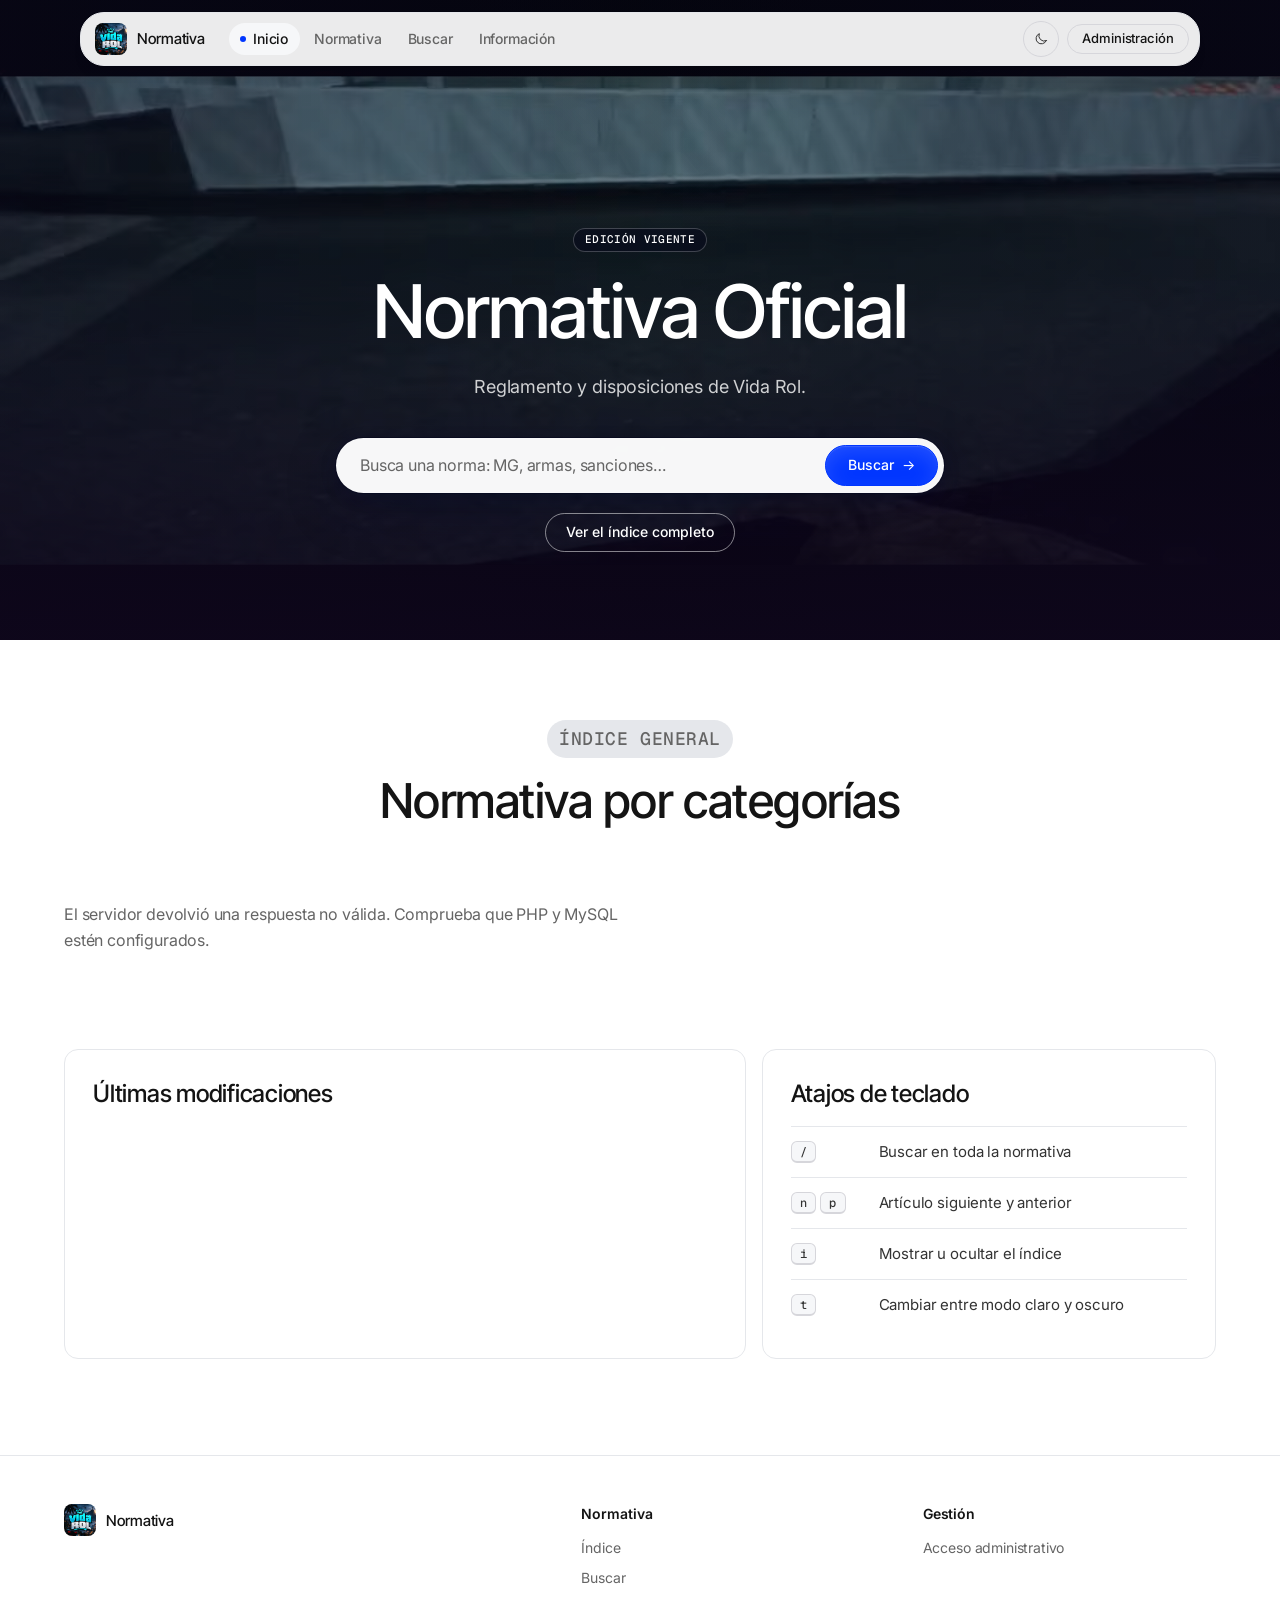
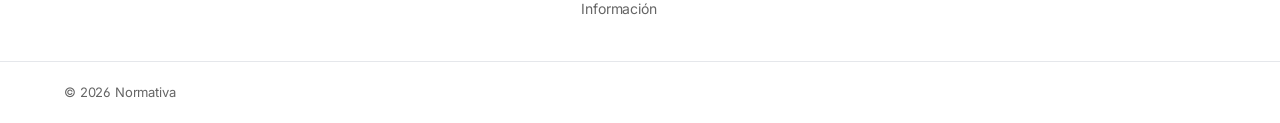
==== index.html @ e9b994ed "Initial version" ====
<!DOCTYPE html>
<html lang="es" data-theme="light">
<head>
<meta charset="utf-8">
<meta name="viewport" content="width=device-width, initial-scale=1">
<title>Normativa Oficial Vida Rol</title>
<meta name="description" content="Reglamento y disposiciones de Vida Rol: normas generales, roleplay, conductas sancionables y más.">
<meta property="og:type" content="website">
<meta property="og:title" content="Normativa Oficial Vida Rol">
<meta property="og:description" content="Reglamento y disposiciones de Vida Rol: normas generales, roleplay, conductas sancionables y más.">
<meta property="og:locale" content="es_ES">
<meta name="theme-color" content="#ffffff">
<link rel="icon" href="assets/img/logo-vr.gif" type="image/gif">
<link rel="preconnect" href="https://fonts.googleapis.com">
<link rel="preconnect" href="https://fonts.gstatic.com" crossorigin>
<link rel="stylesheet" href="https://fonts.googleapis.com/css2?family=Geist+Mono:wght@400;500&amp;family=Inter+Tight:wght@400;500&amp;family=Inter:wght@400;500;600;700&amp;display=swap">
<link rel="stylesheet" href="assets/css/main.css">
<link rel="stylesheet" href="assets/css/normativa.css">
<script src="assets/js/theme.js"></script>
</head>
<body>
<a class="skip" href="#content">Saltar al contenido</a>
<header class="masthead" data-masthead data-active="inicio"></header>

<main id="content">
  <section class="hero">
    <video class="hero-video" autoplay muted loop playsinline preload="auto" aria-hidden="true" tabindex="-1">
      <source src="assets/video/fondo.mp4" type="video/mp4">
    </video>
    <div class="hero-video-shade" aria-hidden="true"></div>

    <div class="wrap">
      <p class="eyebrow" id="edition">Edición vigente</p>
      <h1>Normativa Oficial</h1>
      <p class="sub" data-tagline>Reglamento y disposiciones de Vida Rol.</p>

      <form class="hero-search" role="search" action="buscar.html">
        <label class="sr-only" for="hero-q">Buscar normativa</label>
        <input id="hero-q" type="search" name="q" placeholder="Busca una norma: MG, armas, sanciones…" autocomplete="off">
        <button class="btn btn-primary btn-arrow" type="submit">Buscar</button>
      </form>

      <div class="hero-links">
        <a class="btn btn-light" href="normativa.html">Ver el índice completo</a>
      </div>

      <ul class="stat-row" id="hero-stats" hidden></ul>
    </div>
  </section>

  <section class="wrap section" aria-labelledby="idx-h">
    <header class="section-head">
      <p class="eyebrow">Índice general</p>
      <h2 id="idx-h">Normativa por categorías</h2>
    </header>
    <ol class="cat-grid" id="home-index"><li class="loading">Cargando…</li></ol>

    <div class="panel-grid">
      <section class="panel" aria-labelledby="recent-h">
        <h2 id="recent-h">Últimas modificaciones</h2>
        <ul class="ledger" id="home-recent"></ul>
      </section>
      <section class="panel" aria-labelledby="keys-h">
        <h2 id="keys-h">Atajos de teclado</h2>
        <ul class="tips">
          <li><span class="keys"><kbd>/</kbd></span>Buscar en toda la normativa</li>
          <li><span class="keys"><kbd>n</kbd><kbd>p</kbd></span>Artículo siguiente y anterior</li>
          <li><span class="keys"><kbd>i</kbd></span>Mostrar u ocultar el índice</li>
          <li><span class="keys"><kbd>t</kbd></span>Cambiar entre modo claro y oscuro</li>
        </ul>
      </section>
    </div>
  </section>
</main>

<footer class="footer" data-footer></footer>
<script src="assets/js/app.js"></script>
<script src="assets/js/home.js"></script>
</body>
</html>
---- assets/css/main.css ----
/* ==========================================================================
   Base del sistema visual: tokens, tipografía y componentes comunes.
   La identidad se define solo en las variables de :root.
   ========================================================================== */

:root {
  /* Paleta base */
  --c-iris: #0036ff;
  --c-cyan: #0093ff;
  --c-void: #05061b;
  --c-cosmic: #0f071d;
  --c-ink: #141414;
  --c-white: #ffffff;
  --c-line: #e5e7eb;
  --c-quiet: #c2c2c9;
  --c-mist: #d6d6db;
  --c-steel: #656565;
  --c-lavender: #e1ecff;
  --c-mint: #e6fff7;
  --c-charcoal: #333333;

  /* Tipografía */
  --font-display: "Aeonik Pro", "Inter Tight", "Inter", ui-sans-serif, system-ui, -apple-system, "Segoe UI", Roboto, sans-serif;
  --font-ui: "Inter", ui-sans-serif, system-ui, -apple-system, BlinkMacSystemFont, "Segoe UI", Roboto, sans-serif;
  --font-mono: "Geist Mono", ui-monospace, SFMono-Regular, Menlo, Monaco, Consolas, monospace;

  /* Forma y espacio */
  --r-input: 6px;
  --r-card: 14px;
  --r-card-lg: 20px;
  --r-hero: 24px;
  --r-block: 32px;
  --r-pill: 999px;
  --page: 1200px;
  --gutter: clamp(1rem, 3vw, 1.5rem);
  --nav-space: 6.5rem;
  --ease: cubic-bezier(.2, .7, .2, 1);

  /* Elevación (casi imperceptible) */
  --shadow-float: rgba(0, 0, 0, .06) 0 12px 12px -3px, rgba(0, 0, 0, .04) 0 6px 6px -3px, rgba(0, 0, 0, .02) 0 3px 3px -1.5px, rgba(0, 0, 0, .03) 0 1px 1px -.5px, rgba(0, 0, 0, .06) 0 0 0 1px;
  --shadow-pop: rgba(0, 0, 0, .08) 0 12px 24px -3px, rgba(0, 0, 0, .04) 0 6px 6px -3px, rgba(0, 0, 0, .06) 0 0 0 1px;
  --sheen: inset 0 1px 2px -.5px rgba(255, 255, 255, .12), inset 0 .5px .5px 0 rgba(255, 255, 255, .16), inset 0 8px 24px -4px rgba(255, 255, 255, .16);
}

/* Claro (predeterminado) */
:root,
:root[data-theme="light"] {
  color-scheme: light;
  --bg: var(--c-white);
  --surface: var(--c-white);
  --wash: #f6f7f9;
  --ink: var(--c-ink);
  --ink-2: var(--c-charcoal);
  --muted: var(--c-steel);
  --line: var(--c-line);
  --line-strong: var(--c-mist);
  --accent: var(--c-iris);
  --accent-ink: #ffffff;
  --link: #0069cc;
  --tint: var(--c-lavender);
  --tint-ink: var(--c-ink);
  --info-soft: rgba(0, 147, 255, .12);
  --info-ink: #00559e;
  --mark: rgba(0, 147, 255, .2);
  --danger: #b42318;
  --nav-bg: rgba(255, 255, 255, .92);
  --code-bg: var(--c-void);
}

/* Oscuro (alternativo, a partir de las superficies del sistema) */
:root[data-theme="dark"] {
  color-scheme: dark;
  --bg: var(--c-cosmic);
  --surface: var(--c-void);
  --wash: #17132b;
  --ink: #f3f3f7;
  --ink-2: #d2d2dc;
  --muted: #a1a1b3;
  --line: rgba(255, 255, 255, .1);
  --line-strong: rgba(255, 255, 255, .22);
  --accent: var(--c-iris);
  --accent-ink: #ffffff;
  --link: #4db3ff;
  --tint: rgba(0, 54, 255, .26);
  --tint-ink: #ffffff;
  --info-soft: rgba(0, 147, 255, .18);
  --info-ink: #7cc6ff;
  --mark: rgba(0, 147, 255, .35);
  --danger: #ff8a7a;
  --nav-bg: rgba(5, 6, 27, .92);
  --code-bg: #0a0b26;
  --shadow-float: rgba(0, 0, 0, .4) 0 12px 24px -6px, rgba(255, 255, 255, .1) 0 0 0 1px;
  --shadow-pop: rgba(0, 0, 0, .5) 0 16px 32px -6px, rgba(255, 255, 255, .12) 0 0 0 1px;
}

*, *::before, *::after { box-sizing: border-box; }
html { scroll-behavior: smooth; -webkit-text-size-adjust: 100%; }
body {
  margin: 0; min-height: 100vh; display: flex; flex-direction: column;
  background: var(--bg); color: var(--ink);
  font: 400 1rem/1.63 var(--font-ui); letter-spacing: -.01em;
  font-feature-settings: "cv01", "ss01";
  -webkit-font-smoothing: antialiased; -moz-osx-font-smoothing: grayscale;
}
main { flex: 1; }
img, svg { max-width: 100%; }
a { color: inherit; text-decoration-color: var(--line-strong); text-underline-offset: .2em; }
a:hover { text-decoration-color: currentColor; }
:focus-visible { outline: 2px solid var(--c-cyan); outline-offset: 2px; }
::selection { background: var(--c-iris); color: #fff; }
h1, h2, h3, h4 { font-family: var(--font-display); font-weight: 500; line-height: 1.15; letter-spacing: -.01em; }
.wrap { width: 100%; max-width: var(--page); margin-inline: auto; padding-inline: var(--gutter); }
.sr-only { position: absolute; width: 1px; height: 1px; overflow: hidden; clip: rect(0 0 0 0); white-space: nowrap; }
.skip { position: absolute; left: -999px; top: .5rem; z-index: 100; background: var(--ink); color: var(--bg); padding: .5rem 1rem; border-radius: var(--r-pill); }
.skip:focus { left: .5rem; }
[hidden] { display: none !important; }
kbd {
  display: inline-block; min-width: 1.6rem; padding: .05rem .45rem; text-align: center;
  font: 500 .75rem/1.5 var(--font-mono); letter-spacing: 0; color: var(--ink-2);
  background: var(--wash); border: 1px solid var(--line-strong); border-bottom-width: 2px; border-radius: 6px;
}

/* ---------- Etiqueta superior (eyebrow) ---------- */
.eyebrow {
  display: inline-block; margin: 0; padding: 4px 12px; border-radius: var(--r-pill);
  background: var(--c-line); color: var(--c-ink);
  font: 500 .6875rem/1.45 var(--font-mono); letter-spacing: .03em; text-transform: uppercase;
}
:root[data-theme="dark"] .eyebrow { background: rgba(255, 255, 255, .1); color: var(--ink); }
.eyebrow-dark { background: rgba(255, 255, 255, .12); color: #fff; box-shadow: inset 0 0 0 1px rgba(255, 255, 255, .22); }
:root[data-theme="dark"] .eyebrow-dark { background: rgba(255, 255, 255, .12); color: #fff; }

/* ---------- Numeración (artículos y apartados) ---------- */
.plate {
  display: inline-flex; align-items: center; justify-content: center; min-width: 2.25rem; padding: 2px 8px;
  border-radius: var(--r-pill); background: var(--tint); color: var(--tint-ink);
  font: 500 .75rem/1.5 var(--font-mono); letter-spacing: 0; font-variant-numeric: tabular-nums; white-space: nowrap;
}
.plate-sm { min-width: 2rem; padding: 1px 7px; font-size: .6875rem; }
.plate-lg {
  min-width: 3.5rem; height: 3.5rem; padding: 0 .9rem; border-radius: var(--r-card);
  font: 500 1.25rem/1 var(--font-display); letter-spacing: -.01em;
}

/* ---------- Botones ---------- */
.btn {
  display: inline-flex; align-items: center; justify-content: center; gap: .5rem; padding: 10px 20px;
  border: 1px solid var(--ink); border-radius: var(--r-pill); background: transparent; color: var(--ink);
  font: 500 .875rem/1.2 var(--font-ui); letter-spacing: -.005em; white-space: nowrap; cursor: pointer; text-decoration: none;
  transition: background-color .15s, border-color .15s, color .15s, filter .15s;
}
.btn:hover { background: var(--wash); }
.btn:disabled { opacity: .5; cursor: not-allowed; }
.btn-primary { background: var(--accent); border-color: var(--accent); color: var(--accent-ink); box-shadow: var(--sheen); }
.btn-primary:hover { background: var(--accent); filter: brightness(1.12); }
.btn-arrow::after { content: "→"; font-weight: 400; transition: transform .15s var(--ease); }
.btn-arrow:hover::after { transform: translateX(2px); }
.btn-danger { color: var(--danger); border-color: var(--danger); }
.btn-danger:hover { background: var(--danger); color: var(--bg); border-color: var(--danger); }
.btn-ghost { border-color: transparent; }
.btn-light { border-color: rgba(255, 255, 255, .5); color: #fff; }
.btn-light:hover { background: rgba(255, 255, 255, .12); }
.btn-sm { padding: 6px 14px; font-size: .8125rem; border-color: var(--line-strong); }
.btn-sm:hover { border-color: var(--ink); }
.btn-sm.btn-primary { border-color: var(--accent); }
.btn-sm.btn-danger { border-color: var(--danger); }
.icon-btn {
  display: inline-grid; place-items: center; width: 2.25rem; height: 2.25rem; padding: 0; border: 1px solid var(--line-strong);
  border-radius: 50%; background: transparent; color: var(--ink-2); cursor: pointer; transition: background-color .15s, border-color .15s;
}
.icon-btn:hover { background: var(--wash); border-color: var(--ink); color: var(--ink); }
.icon-btn svg { width: 1rem; height: 1rem; fill: none; stroke: currentColor; stroke-width: 1.5; stroke-linecap: round; stroke-linejoin: round; }
.icon-btn .i-sun { display: none; }
:root[data-theme="dark"] .icon-btn .i-sun { display: block; }
:root[data-theme="dark"] .icon-btn .i-moon { display: none; }

/* ---------- Formularios ---------- */
.fld { display: grid; gap: .35rem; margin: 0 0 1rem; font-weight: 500; font-size: .875rem; color: var(--ink-2); }
.fld small, .hint { font-weight: 400; color: var(--muted); font-size: .8125rem; }
input[type=text], input[type=search], input[type=password], input[type=email], select, textarea, .input {
  width: 100%; padding: 10px 12px; border: 1px solid var(--line-strong); border-radius: var(--r-input);
  background: var(--surface); color: var(--ink); font: 400 .9375rem/1.4 var(--font-ui); letter-spacing: -.01em;
  transition: border-color .15s, box-shadow .15s;
}
input:focus, select:focus, textarea:focus { outline: none; border-color: var(--c-cyan); box-shadow: 0 0 0 3px rgba(0, 147, 255, .18); }
textarea { resize: vertical; min-height: 5rem; }
select {
  -webkit-appearance: none; appearance: none; padding-right: 34px; cursor: pointer;
  background-image: url("data:image/svg+xml,%3Csvg xmlns='http://www.w3.org/2000/svg' viewBox='0 0 12 12' fill='none' stroke='%23656565' stroke-width='1.5' stroke-linecap='round' stroke-linejoin='round'%3E%3Cpath d='m3 4.5 3 3 3-3'/%3E%3C/svg%3E");
  background-repeat: no-repeat; background-position: right 12px center; background-size: 12px;
}
:root[data-theme="dark"] select { background-image: url("data:image/svg+xml,%3Csvg xmlns='http://www.w3.org/2000/svg' viewBox='0 0 12 12' fill='none' stroke='%23a1a1b3' stroke-width='1.5' stroke-linecap='round' stroke-linejoin='round'%3E%3Cpath d='m3 4.5 3 3 3-3'/%3E%3C/svg%3E"); }
::placeholder { color: var(--muted); opacity: 1; }
input[type=search] { -webkit-appearance: none; appearance: none; }
input[type=search]::-webkit-search-cancel-button, input[type=search]::-webkit-search-decoration { -webkit-appearance: none; display: none; }
.field-pill { border-radius: var(--r-pill); padding-inline: 18px; }

/* ---------- Estado del documento ---------- */
.state { display: inline-flex; align-items: center; gap: .45rem; padding: 2px 10px 2px 8px; border-radius: var(--r-pill); font: 500 .75rem/1.5 var(--font-ui); background: var(--wash); color: var(--ink-2); }
.state::before { content: ""; width: .5rem; height: .5rem; border-radius: 50%; background: var(--muted); }
.state-published { background: var(--info-soft); color: var(--info-ink); }
.state-published::before { background: var(--c-cyan); }
.state-draft::before { background: transparent; box-shadow: inset 0 0 0 1.5px var(--muted); }
.state-archived::before { border-radius: 2px; }

/* ---------- Navegación flotante ---------- */
.masthead { position: sticky; top: 0; z-index: 60; height: 0; pointer-events: none; }
.masthead .pill {
  position: absolute; top: 12px; left: 50%; transform: translateX(-50%); width: min(calc(100% - 2 * var(--gutter)), 1120px);
  display: flex; align-items: center; gap: .5rem 1.5rem; padding: 8px 10px 8px 14px;
  background: var(--nav-bg); border: 1px solid var(--line); border-radius: var(--r-hero);
  box-shadow: var(--shadow-float); backdrop-filter: blur(10px); -webkit-backdrop-filter: blur(10px); pointer-events: auto;
}
.brand { display: flex; align-items: center; gap: .65rem; text-decoration: none; flex: none; }
.brand-gif { width: 2rem; height: 2rem; border-radius: 8px; object-fit: cover; flex: none; display: block; }
.brand-text strong { display: block; font: 500 .9375rem/1.15 var(--font-display); letter-spacing: -.01em; }
.brand-text small { display: block; color: var(--muted); font-size: .75rem; line-height: 1.2; }
.mainnav { display: flex; gap: 2px; }
.mainnav a, .adminnav a {
  position: relative; padding: 6px 12px; border-radius: var(--r-pill); text-decoration: none;
  font: 500 .875rem/1.4 var(--font-ui); color: var(--muted); transition: background-color .15s, color .15s;
}
.mainnav a:hover, .adminnav a:hover { color: var(--ink); background: var(--wash); }
.mainnav a[aria-current="page"], .adminnav a[aria-current="page"] { color: var(--ink); background: var(--wash); padding-left: 24px; }
.mainnav a[aria-current="page"]::before, .adminnav a[aria-current="page"]::before {
  content: ""; position: absolute; left: 11px; top: 50%; width: 6px; height: 6px; margin-top: -3px; border-radius: 50%; background: var(--accent);
}
.adminnav { display: flex; gap: 2px; }
.tools { margin-left: auto; display: flex; align-items: center; gap: .5rem; flex: none; }
.who { color: var(--muted); font-size: .8125rem; }
.quick-search { position: relative; flex: 1 1 8rem; min-width: 0; max-width: 17rem; margin-left: auto; }
.quick-search input { padding: 7px 40px 7px 16px; font-size: .875rem; border-radius: var(--r-pill); background: var(--wash); border-color: transparent; }
.quick-search input:focus { background: var(--surface); }
.quick-search kbd { position: absolute; right: .5rem; top: 50%; transform: translateY(-50%); pointer-events: none; }
.quick-search + .tools { margin-left: 0; }
.qs-list {
  position: absolute; z-index: 40; top: calc(100% + 10px); right: 0; width: 26rem; max-width: 90vw; max-height: 60vh; overflow: auto;
  background: var(--surface); border: 1px solid var(--line); border-radius: var(--r-card); box-shadow: var(--shadow-pop);
}
.qs-list a { display: flex; align-items: center; gap: .7rem; padding: .65rem .85rem; text-decoration: none; border-bottom: 1px solid var(--line); font-size: .875rem; }
.qs-list a:last-child { border-bottom: 0; }
.qs-list a:hover, .qs-list a.on { background: var(--wash); }
.qs-list .qs-cat { color: var(--muted); font-size: .75rem; margin-left: auto; text-align: right; }
.qs-empty, .qs-all { padding: .75rem .85rem; color: var(--muted); font-size: .875rem; }
.qs-all { display: block; text-decoration: none; font-weight: 500; color: var(--link); border-top: 1px solid var(--line); }

/* ---------- Pie ---------- */
.footer { margin-top: 6rem; border-top: 1px solid var(--line); background: var(--bg); color: var(--muted); font-size: .875rem; }
.footer-main { display: grid; grid-template-columns: minmax(0, 1.6fr) repeat(2, minmax(0, 1fr)); gap: 2rem 3rem; padding-block: 3rem 2.5rem; }
.footer-brand { display: grid; gap: .8rem; align-content: start; }
.footer-brand .brand { color: var(--ink); }
.footer-brand p { margin: 0; max-width: 38ch; }
.footer h2 { margin: 0 0 .8rem; font: 600 .875rem/1.4 var(--font-ui); color: var(--ink); letter-spacing: -.005em; }
.footer ul { list-style: none; margin: 0; padding: 0; display: grid; gap: .5rem; }
.footer a { text-decoration: none; }
.footer a:hover { color: var(--ink); text-decoration: underline; }
.footer-base { border-top: 1px solid var(--line); }
.footer-base .wrap { display: flex; flex-wrap: wrap; justify-content: space-between; gap: .5rem 2rem; padding-block: 1.25rem; font-size: .8125rem; }

/* ---------- Texto enriquecido de los artículos ---------- */
.prose { font: 400 1.0625rem/1.75 var(--font-ui); letter-spacing: -.01em; color: var(--ink); overflow-wrap: break-word; }
.prose > :first-child { margin-top: 0; }
.prose p { margin: 0 0 1.1em; }
.prose h3 { font: 500 1.5rem/1.3 var(--font-display); letter-spacing: -.01em; margin: 2.2em 0 .6em; }
.prose h4 { font: 600 1.0625rem/1.4 var(--font-ui); margin: 1.8em 0 .5em; }
.prose a { color: var(--link); text-decoration-thickness: 1px; text-decoration-color: color-mix(in srgb, var(--link) 45%, transparent); }
.prose a:hover { text-decoration-color: currentColor; }
.prose ul, .prose ol { padding-left: 1.4em; margin: 0 0 1.2em; }
.prose li { margin: .35em 0; padding-left: .2em; }
.prose li::marker { color: var(--muted); }
.prose blockquote { margin: 1.5em 0; padding: .1em 0 .1em 1.2em; border-left: 2px solid var(--ink); color: var(--ink-2); }
.prose hr { border: 0; border-top: 1px solid var(--line); margin: 2.2em 0; }
.prose img { height: auto; border-radius: var(--r-card); border: 1px solid var(--line); }
.prose table { display: block; overflow-x: auto; width: 100%; border-collapse: separate; border-spacing: 0; margin: 1.5em 0; font: 400 .9375rem/1.5 var(--font-ui); border: 1px solid var(--line); border-radius: var(--r-card); }
.prose th, .prose td { padding: .7rem 1rem; border-bottom: 1px solid var(--line); text-align: left; vertical-align: top; }
.prose tr:last-child td { border-bottom: 0; }
.prose th { font-weight: 600; background: var(--wash); white-space: nowrap; }
.prose code { font: .875em var(--font-mono); letter-spacing: 0; background: var(--wash); border: 1px solid var(--line); padding: .1em .4em; border-radius: 6px; }
.prose .callout {
  position: relative; margin: 1.6em 0; padding: 1rem 1.25rem 1.1rem; border: 1px solid #c7dbff; border-radius: var(--r-card);
  background: var(--c-lavender); color: var(--c-ink); font-size: 1rem; line-height: 1.65;
}
.prose .callout::before {
  content: "Nota"; display: inline-block; margin-bottom: .55rem; padding: 2px 10px; border-radius: var(--r-pill);
  background: rgba(255, 255, 255, .75); font: 500 .6875rem/1.5 var(--font-mono); letter-spacing: .03em; text-transform: uppercase;
}
.prose .callout.warn { background: var(--wash); border-color: var(--line-strong); color: var(--ink); }
.prose .callout.warn::before { content: "Advertencia"; background: var(--c-charcoal); color: #fff; }
.prose .callout.hl { background: var(--code-bg); border-color: var(--c-void); color: #fff; }
.prose .callout.hl::before { content: "Destacado"; background: rgba(255, 255, 255, .14); color: #fff; }
.prose .callout.hl a { color: #7cc6ff; }
:root[data-theme="dark"] .prose .callout { background: rgba(0, 54, 255, .2); border-color: rgba(0, 54, 255, .45); color: var(--ink); }
:root[data-theme="dark"] .prose .callout::before { background: rgba(255, 255, 255, .12); }
:root[data-theme="dark"] .prose .callout.warn { background: var(--wash); border-color: var(--line-strong); }
:root[data-theme="dark"] .prose .callout.hl { border-color: var(--line-strong); }
.prose .callout > :last-child { margin-bottom: 0; }

/* ---------- Avisos ---------- */
.toast-box { position: fixed; z-index: 90; bottom: 1.25rem; left: 50%; transform: translateX(-50%); display: grid; gap: .5rem; width: min(92vw, 26rem); pointer-events: none; }
.toast { padding: .7rem 1.1rem; border-radius: var(--r-pill); background: var(--ink); color: var(--bg); font-size: .875rem; font-weight: 500; text-align: center; box-shadow: var(--shadow-pop); animation: toast-in .2s var(--ease); }
.toast.err { background: var(--danger); color: #fff; }
@keyframes toast-in { from { opacity: 0; transform: translateY(8px); } }

.empty { padding: 2rem 0; color: var(--muted); }
.loading { padding: 3rem 0; color: var(--muted); }
.banner { margin: 0 0 1.5rem; padding: .75rem 1rem; border: 1px solid var(--line-strong); border-radius: var(--r-card); background: var(--wash); font-size: .9375rem; font-weight: 500; }

/* Separación bajo la navegación flotante */
.reader, .search-page, .info-page, .admin-main, .page-start { padding-top: var(--nav-space); }

@media (max-width: 960px) {
  :root { --nav-space: 8.5rem; }
  .masthead { position: absolute; top: 0; left: 0; right: 0; }
  .masthead .pill { flex-wrap: wrap; padding: 8px 10px 8px 12px; }
  .mainnav, .adminnav { order: 3; flex: 1 0 100%; overflow-x: auto; margin: 0 -4px; padding: 2px 4px 2px; scrollbar-width: none; }
  .mainnav::-webkit-scrollbar, .adminnav::-webkit-scrollbar { display: none; }
  .tools { order: 2; }
  .quick-search { display: none; }
  .tools .admin-link, .who { display: none; }
  .footer-main { grid-template-columns: 1fr 1fr; }
  .footer-brand { grid-column: 1 / -1; }
}
@media (max-width: 520px) {
  .footer-main { grid-template-columns: 1fr; }
}
@media (prefers-reduced-motion: reduce) {
  html { scroll-behavior: auto; }
  *, *::before, *::after { animation-duration: .01ms !important; transition-duration: .01ms !important; }
}
---- assets/css/normativa.css ----
/* ==========================================================================
   Vistas públicas: portada, explorador y lector, buscador, información
   ========================================================================== */

/* ---------- Portada: zona oscura ---------- */
.hero {
  position: relative;
  overflow: hidden;
  isolation: isolate;
  color: #fff;
  text-align: center;
  padding: 14rem 0 5.5rem;
  background: linear-gradient(180deg, #ffffff 0, #b7dbf3 64px, #44a4e9 124px, #1095e5 180px, #1046e9 300px, #061db6 62%, #0f071d 100%);
}

.hero::before {
  content: "";
  position: absolute;
  inset: 0;
  z-index: -1;
  background: url("../img/hero-lines.svg") center / cover no-repeat;
  -webkit-mask-image: linear-gradient(180deg, transparent 12%, #000 40%, #000 82%, transparent 100%);
  mask-image: linear-gradient(180deg, transparent 12%, #000 40%, #000 82%, transparent 100%);
}

.hero .eyebrow {
  background: rgba(5, 6, 27, .42);
  color: #fff;
  box-shadow: inset 0 0 0 1px rgba(255, 255, 255, .22);
}

.hero h1 {
  margin: 1.25rem auto 0;
  max-width: 16ch;
  color: #fff;
  font-size: clamp(2.75rem, 7.2vw, 4.625rem);
  line-height: 1.08;
  letter-spacing: -.015em;
  text-wrap: balance;
}

.hero .sub {
  max-width: 36rem;
  margin: 1.25rem auto 0;
  color: rgba(255, 255, 255, .8);
  font-size: 1.125rem;
  line-height: 1.7;
}

.hero-search {
  display: flex;
  align-items: center;
  gap: .5rem;
  max-width: 38rem;
  margin: 2.25rem auto 0;
  padding: 6px;
  background: rgba(255, 255, 255, .97);
  border-radius: var(--r-pill);
  box-shadow: rgba(2, 9, 44, .24) 0 16px 56px 0, rgba(2, 9, 44, .24) 0 4px 16px 0, rgba(5, 6, 27, .5) 0 0 0 1px;
}

.hero-search input {
  flex: 1;
  min-width: 0;
  border: 0;
  background: transparent;
  color: var(--c-ink);
  font-size: 1rem;
  padding: 10px 8px 10px 18px;
  box-shadow: none;
}

.hero-search input:focus { box-shadow: none; }
.hero-search input::placeholder { color: var(--c-steel); }

.hero-search:focus-within {
  box-shadow: rgba(2, 9, 44, .24) 0 16px 56px 0, 0 0 0 3px rgba(0, 147, 255, .45);
}

.hero-search .btn { padding: 11px 22px; }

.hero-links {
  display: flex;
  flex-wrap: wrap;
  justify-content: center;
  gap: .75rem;
  margin-top: 1.25rem;
}

.stat-row {
  display: grid;
  grid-template-columns: repeat(3, minmax(0, 1fr));
  max-width: 52rem;
  margin: 4.5rem auto 0;
  padding: 0;
  list-style: none;
  text-align: left;
}

.stat-row > li { display: flex; align-items: center; gap: .9rem; padding: 0 1.75rem; }
.stat-row > li + li { border-left: 1px solid rgba(255, 255, 255, .18); }

.stat-ico {
  flex: none;
  display: grid;
  place-items: center;
  width: 2.75rem;
  height: 2.75rem;
  border-radius: 12px;
  background: rgba(255, 255, 255, .1);
  border: 1px solid rgba(255, 255, 255, .18);
  color: #fff;
}

.stat-ico svg {
  width: 1.25rem;
  height: 1.25rem;
  fill: none;
  stroke: currentColor;
  stroke-width: 1.5;
  stroke-linecap: round;
  stroke-linejoin: round;
}

.stat-t { display: block; font: 500 .875rem/1.4 var(--font-ui); color: #fff; }
.stat-d { display: block; font-size: .875rem; line-height: 1.4; color: rgba(255, 255, 255, .7); font-variant-numeric: tabular-nums; }

/* ---------- Portada: video de fondo ---------- */
/* El video, la sombra y el contenido son hijos directos de .hero en el HTML. */
.hero > .hero-video {
  display: block;
  position: absolute;
  inset: 0;
  z-index: 0;
  width: 100%;
  height: 100%;
  object-fit: cover;
  object-position: center;
  pointer-events: none;
}

.hero > .hero-video-shade {
  position: absolute;
  inset: 0;
  z-index: 1;
  pointer-events: none;
  background:
    linear-gradient(180deg, rgba(7, 10, 28, .42) 0%, rgba(7, 10, 28, .38) 42%, rgba(15, 7, 29, .84) 100%),
    linear-gradient(90deg, rgba(15, 7, 29, .48) 0%, rgba(15, 7, 29, .2) 50%, rgba(15, 7, 29, .48) 100%);
}

/* Mantiene la portada y sus controles por encima del video y de la sombra. */
.hero > .wrap {
  position: relative;
  z-index: 2;
}

/* En caso de error o bloqueo del video, .hero conserva el fondo degradado. */
@media (max-width: 600px) {
  .hero > .hero-video { object-position: center; }
  .hero > .hero-video-shade {
    background:
      linear-gradient(180deg, rgba(7, 10, 28, .48) 0%, rgba(7, 10, 28, .48) 42%, rgba(15, 7, 29, .88) 100%),
      linear-gradient(90deg, rgba(15, 7, 29, .25), rgba(15, 7, 29, .25));
  }
}

/* ---------- Portada: zona clara ---------- */
.section { padding-top: 5rem; }
.section-head { display: grid; justify-items: center; gap: 1rem; margin: 0 auto 2.5rem; text-align: center; max-width: 40rem; }
.section-head h2 { margin: 0; font-size: clamp(2rem, 4.4vw, 3rem); line-height: 1.14; letter-spacing: -.01em; }
.section-head p { margin: 0; color: var(--muted); font-size: 1.125rem; line-height: 1.7; }

.cat-grid { list-style: none; margin: 0; padding: 0; display: grid; grid-template-columns: repeat(2, minmax(0, 1fr)); gap: 16px; }
.cat-card { display: flex; flex-direction: column; gap: 1.1rem; height: 100%; padding: 28px; text-decoration: none; background: var(--surface); border: 1px solid var(--line); border-radius: var(--r-card); transition: border-color .15s, box-shadow .2s; }
.cat-card:hover { border-color: var(--line-strong); box-shadow: var(--shadow-float); }
.cat-top { display: flex; align-items: center; justify-content: space-between; gap: 1rem; }
.icon-box { display: grid; place-items: center; width: 3rem; height: 3rem; border-radius: var(--r-card); background: var(--tint); color: var(--tint-ink); border: 1px solid color-mix(in srgb, var(--tint-ink) 8%, transparent); font: 500 .9375rem/1 var(--font-mono); letter-spacing: 0; }
.cat-card h3 { margin: 0; font-size: 1.5rem; line-height: 1.33; letter-spacing: -.01em; }
.cat-card p { margin: .4rem 0 0; color: var(--muted); font-size: .9375rem; line-height: 1.6; max-width: 48ch; }
.count { color: var(--muted); font: 500 .75rem/1.4 var(--font-mono); letter-spacing: .02em; text-transform: uppercase; font-variant-numeric: tabular-nums; }
.cat-card .go { margin-top: auto; padding-top: .25rem; color: var(--ink); font-size: .875rem; font-weight: 500; }
.cat-card .go::after { content: "→"; margin-left: .35rem; display: inline-block; transition: transform .15s var(--ease); }
.cat-card:hover .go::after { transform: translateX(3px); }

.panel-grid { display: grid; grid-template-columns: minmax(0, 3fr) minmax(0, 2fr); gap: 16px; margin-top: 4rem; }
.panel { padding: 28px; background: var(--surface); border: 1px solid var(--line); border-radius: var(--r-card); }
.panel h2 { margin: 0 0 1rem; font-size: 1.5rem; line-height: 1.33; }
.ledger { list-style: none; margin: 0; padding: 0; }
.ledger li { display: grid; grid-template-columns: 6rem 1fr; gap: .2rem 1rem; padding: .85rem 0; border-top: 1px solid var(--line); }
.ledger time { color: var(--muted); font: 400 .75rem/1.9 var(--font-mono); letter-spacing: 0; font-variant-numeric: tabular-nums; }
.ledger a { text-decoration: none; font-weight: 500; font-size: .9375rem; }
.ledger a:hover { text-decoration: underline; }
.ledger small { display: block; color: var(--muted); font-weight: 400; font-size: .8125rem; }
.tips { margin: 0; padding: 0; list-style: none; display: grid; gap: 0; color: var(--ink-2); font-size: .9375rem; }
.tips li { display: flex; gap: 1rem; align-items: center; padding: .8rem 0; border-top: 1px solid var(--line); }
.tips .keys { flex: none; display: flex; gap: .25rem; min-width: 4.5rem; }

/* ---------- Lector: índice | documento | ficha ---------- */
.reader { display: grid; grid-template-columns: 15rem minmax(0, 1fr) 13.5rem; grid-template-areas: "index main rail"; gap: 2.5rem; padding-bottom: 2rem; align-items: start; }
.index { grid-area: index; position: sticky; top: 5.5rem; max-height: calc(100vh - 6.5rem); overflow-y: auto; padding-right: .5rem; font-size: .875rem; scrollbar-width: thin; }
.reader-main { grid-area: main; min-width: 0; }
.rail { grid-area: rail; position: sticky; top: 5.5rem; font-size: .875rem; }
.index-bar { display: none; }

.crumbs ol { list-style: none; display: flex; flex-wrap: wrap; gap: .1rem .3rem; margin: 0 0 1.75rem; padding: 0; color: var(--muted); font-size: .8125rem; }
.crumbs li + li::before { content: "/"; margin-right: .3rem; color: var(--line-strong); }
.crumbs a { text-decoration: none; }
.crumbs a:hover { color: var(--ink); text-decoration: underline; }
.crumbs [aria-current] { color: var(--ink); font-weight: 500; }

/* Índice lateral */
.ix-title { margin: 0 0 .75rem; font: 500 .6875rem/1.45 var(--font-mono); letter-spacing: .03em; text-transform: uppercase; color: var(--muted); }
.ix-list, .ix-sub ul { list-style: none; margin: 0; padding: 0; }
.ix-cat { margin: 0 0 .15rem; }
.ix-row { display: flex; align-items: flex-start; gap: .1rem; }
.ix-toggle { flex: none; width: 1.5rem; height: 2rem; padding: 0; border: 0; background: none; color: var(--muted); cursor: pointer; border-radius: 6px; position: relative; }
.ix-toggle::before { content: ""; position: absolute; left: 50%; top: 50%; width: .4rem; height: .4rem; margin: -.3rem 0 0 -.25rem; border-right: 1.5px solid currentColor; border-bottom: 1.5px solid currentColor; transform: rotate(-45deg); transition: transform .2s var(--ease); }
.ix-branch.open > .ix-row > .ix-toggle::before { transform: rotate(45deg); margin-top: -.4rem; }
.ix-toggle:hover { color: var(--ink); background: var(--wash); }
.ix-none { cursor: default; pointer-events: none; }
.ix-none::before { display: none; }
.ix-link { position: relative; flex: 1; display: flex; gap: .55rem; padding: .35rem .6rem; border-radius: 8px; text-decoration: none; color: var(--ink-2); line-height: 1.4; }
.ix-link:hover { background: var(--wash); color: var(--ink); }
.ix-link.current { background: var(--wash); color: var(--ink); font-weight: 500; }
.ix-link.current::before { content: ""; position: absolute; left: -2px; top: 7px; bottom: 7px; width: 3px; border-radius: 3px; background: var(--accent); }
.ix-num { flex: none; min-width: 2.2ch; color: var(--muted); font: 400 .75rem/1.8 var(--font-mono); letter-spacing: 0; font-variant-numeric: tabular-nums; }
.ix-cat > .ix-row > .ix-link { font-weight: 500; color: var(--ink); }
.ix-sub { display: grid; grid-template-rows: 0fr; visibility: hidden; transition: grid-template-rows .25s var(--ease), visibility 0s .25s; }
.ix-branch.open > .ix-sub { grid-template-rows: 1fr; visibility: visible; transition-delay: 0s; }
.ix-sub > ul { overflow: hidden; min-height: 0; margin: .1rem 0 .4rem 1.1rem; padding-left: .5rem; border-left: 1px solid var(--line); }
.ix-sub li > .ix-link, .ix-sub li > .ix-row > .ix-link { font-size: .8125rem; }
.ix-sub li > .ix-link { margin-left: .2rem; }

/* Documento */
.view { animation: fade .22s ease-out; }
@keyframes fade { from { opacity: 0; } }
.doc-head, .view-head { margin-bottom: 2.25rem; }
.doc-head { display: grid; grid-template-columns: auto minmax(0, 1fr); gap: 0 1.25rem; align-items: center; }
.doc-head .plate-lg { align-self: end; }
.doc-type { display: inline-block; margin: 0 0 .75rem; padding: 4px 12px; border-radius: var(--r-pill); background: var(--c-line); color: var(--c-ink); font: 500 .6875rem/1.45 var(--font-mono); letter-spacing: .03em; text-transform: uppercase; }
:root[data-theme="dark"] .doc-type { background: rgba(255, 255, 255, .1); color: var(--ink); }
.doc-head .doc-type { margin-bottom: .6rem; }
.doc h1, .view-head h1 { margin: 0; font-size: clamp(2rem, 4.2vw, 3rem); line-height: 1.14; letter-spacing: -.015em; text-wrap: balance; }
.lede { margin: 1.1rem 0 0; max-width: 60ch; font-size: 1.125rem; line-height: 1.7; color: var(--muted); }
.doc-head .lede, .doc-head .docmeta { grid-column: 1 / -1; }
.docmeta { display: flex; flex-wrap: wrap; gap: .4rem 1.25rem; align-items: center; margin-top: 1.5rem; padding-block: .85rem; border-block: 1px solid var(--line); color: var(--muted); font-size: .8125rem; }
.doc .prose, .doc-foot { max-width: 44rem; }
.doc-foot { margin-top: 3rem; padding-top: 1.5rem; border-top: 1px solid var(--line); display: grid; gap: 1.5rem; }
.scope { padding: 1rem 1.25rem; background: var(--wash); border: 1px solid var(--line); border-radius: var(--r-card); }
.scope b { display: block; margin-bottom: .2rem; font: 500 .6875rem/1.45 var(--font-mono); letter-spacing: .03em; text-transform: uppercase; color: var(--muted); }
.scope p { margin: 0; font-size: .9375rem; }
.taglist { display: flex; flex-wrap: wrap; gap: .4rem; list-style: none; margin: 0; padding: 0; }
.taglist a { display: inline-block; padding: 3px 12px; border: 1px solid var(--line-strong); border-radius: var(--r-pill); font: 500 .75rem/1.5 var(--font-ui); color: var(--ink-2); text-decoration: none; }
.taglist a:hover { border-color: var(--ink); color: var(--ink); }
.related h2 { margin: 0 0 .5rem; font: 500 .6875rem/1.45 var(--font-mono); letter-spacing: .03em; text-transform: uppercase; color: var(--muted); }
.related ul { list-style: none; margin: 0; padding: 0; }
.related li { border-bottom: 1px solid var(--line); }
.related a { display: flex; gap: .85rem; padding: .65rem 0; text-decoration: none; font-size: .9375rem; }
.related a:hover span:last-child { text-decoration: underline; }
.related .n { min-width: 2.6rem; color: var(--muted); font: 400 .8125rem/1.7 var(--font-mono); letter-spacing: 0; font-variant-numeric: tabular-nums; }

.pager { display: grid; grid-template-columns: 1fr 1fr; gap: 12px; max-width: 44rem; margin-top: 3rem; }
.pager a { display: block; padding: 1rem 1.25rem; border: 1px solid var(--line); border-radius: var(--r-card); text-decoration: none; transition: border-color .15s, box-shadow .2s; }
.pager a:hover { border-color: var(--line-strong); box-shadow: var(--shadow-float); }
.pager small { display: block; color: var(--muted); font: 500 .6875rem/1.6 var(--font-mono); letter-spacing: .03em; text-transform: uppercase; }
.pager strong { display: block; margin-top: .15rem; font-weight: 500; font-size: .9375rem; line-height: 1.4; }
.pager .next { text-align: right; grid-column: 2; }
.pager .prev { grid-column: 1; }
.pager .up { grid-column: 1 / -1; text-align: center; border-style: dashed; color: var(--muted); font-size: .875rem; }

/* Esquema de una categoría o apartado */
.outline { list-style: none; margin: 0; padding: 0; }
.outline .outline { margin: .1rem 0 .5rem 1.1rem; padding-left: 1rem; border-left: 1px solid var(--line); }
.outline li { margin: 0; }
.outline > li { border-bottom: 1px solid var(--line); }
.outline .outline > li { border-bottom: 0; }
.outline a { display: flex; align-items: baseline; gap: .85rem; padding: .65rem 0; text-decoration: none; }
.outline a:hover .ol-title { text-decoration: underline; }
.outline .ol-num { flex: none; min-width: 3rem; color: var(--muted); font: 400 .8125rem/1.6 var(--font-mono); letter-spacing: 0; font-variant-numeric: tabular-nums; }
.outline .ol-title { font-weight: 500; font-size: .9375rem; }
.outline .ol-node > a .ol-title { font: 500 1.25rem/1.3 var(--font-display); letter-spacing: -.01em; }
.outline .outline .ol-node > a .ol-title { font: 500 1rem/1.4 var(--font-ui); letter-spacing: -.01em; }
.outline .ol-count { margin-left: auto; color: var(--muted); font: 500 .75rem/1.4 var(--font-mono); letter-spacing: .02em; text-transform: uppercase; white-space: nowrap; }
.outline .ol-sum { margin: -.3rem 0 .75rem 3.85rem; color: var(--muted); font-size: .875rem; line-height: 1.6; max-width: 58ch; }
.view-head .docmeta { margin-top: 1.25rem; }

/* Ficha lateral */
.rail h2 { margin: 0 0 .7rem; font: 500 .6875rem/1.45 var(--font-mono); letter-spacing: .03em; text-transform: uppercase; color: var(--muted); }
.facts { display: grid; grid-template-columns: auto 1fr; gap: .45rem .9rem; margin: 0 0 1.1rem; font-size: .8125rem; }
.facts dt { color: var(--muted); }
.facts dd { margin: 0; text-align: right; font-variant-numeric: tabular-nums; }
.rail-actions { display: flex; flex-wrap: wrap; gap: .4rem; margin-bottom: 1.75rem; }
.toc { list-style: none; margin: 0; padding: 0; border-left: 1px solid var(--line); }
.toc a { display: block; padding: .3rem .85rem; margin-left: -1px; border-left: 2px solid transparent; color: var(--muted); text-decoration: none; line-height: 1.4; font-size: .8125rem; }
.toc a:hover { color: var(--ink); }
.toc a.on { border-left-color: var(--accent); color: var(--ink); font-weight: 500; }
.toc .l4 a { padding-left: 1.6rem; }

/* ---------- Buscador ---------- */
.search-page { max-width: 54rem; margin-inline: auto; }
.search-page h1 { margin: 1rem 0 1.5rem; font-size: clamp(2rem, 4vw, 3rem); letter-spacing: -.015em; }
.search-form { display: flex; gap: .5rem; align-items: center; padding: 6px; border: 1px solid var(--line-strong); border-radius: var(--r-pill); background: var(--surface); transition: border-color .15s, box-shadow .15s; }
.search-form:focus-within { border-color: var(--c-cyan); box-shadow: 0 0 0 3px rgba(0, 147, 255, .18); }
.search-form input { flex: 1; min-width: 0; border: 0; background: transparent; box-shadow: none; font-size: 1rem; padding: 10px 8px 10px 18px; }
.search-form input:focus { box-shadow: none; }
.search-form .btn { padding: 10px 22px; }
.search-meta { margin: 1.25rem 0 .4rem; color: var(--muted); font-size: .9375rem; }
.search-meta b { color: var(--ink); font-weight: 600; }
.groups { display: flex; flex-wrap: wrap; gap: .5rem; margin: .9rem 0 0; }
.groups a { padding: 4px 14px; border: 1px solid var(--line-strong); border-radius: var(--r-pill); text-decoration: none; font-size: .8125rem; font-weight: 500; }
.groups a:hover { border-color: var(--ink); }
.results { list-style: none; margin: 1.25rem 0 0; padding: 0; display: grid; gap: 10px; }
.result { padding: 1.25rem 1.5rem; border: 1px solid var(--line); border-radius: var(--r-card); transition: border-color .15s, box-shadow .2s; }
.result:hover { border-color: var(--line-strong); box-shadow: var(--shadow-float); }
.result h2 { margin: 0; font: 500 1.25rem/1.35 var(--font-display); letter-spacing: -.01em; }
.result h2 a { text-decoration: none; }
.result h2 a:hover { text-decoration: underline; }
.result .path { margin: .25rem 0 0; color: var(--muted); font-size: .8125rem; }
.result p.snip { margin: .65rem 0 0; font-size: .9375rem; line-height: 1.7; color: var(--ink-2); max-width: 66ch; }
.found-in { display: flex; flex-wrap: wrap; gap: .35rem; margin: .8rem 0 0; padding: 0; list-style: none; }
.found-in li { padding: 1px 10px; border-radius: var(--r-pill); background: var(--wash); color: var(--muted); font: 500 .6875rem/1.7 var(--font-mono); letter-spacing: .02em; text-transform: uppercase; }
mark { background: var(--mark); color: inherit; padding: 0; border-radius: 2px; }
.pagination { display: flex; gap: .75rem; align-items: center; justify-content: center; margin-top: 2rem; color: var(--muted); font-size: .875rem; }

/* ---------- Página de información ---------- */
.info-page { max-width: 46rem; margin-inline: auto; }
.info-page h1 { margin: 1rem 0 1.75rem; font-size: clamp(2rem, 4vw, 3rem); letter-spacing: -.015em; }

/* ---------- Adaptación ---------- */
@media (max-width: 1180px) {
  .reader { grid-template-columns: 15rem minmax(0, 1fr); grid-template-areas: "index main" "index rail"; }
  .rail { position: static; max-width: 44rem; padding-top: 1.75rem; margin-top: 2.25rem; border-top: 1px solid var(--line); }
  .rail-actions { margin-bottom: 1rem; }
}

@media (max-width: 860px) {
  .hero { padding-top: 11rem; padding-bottom: 4rem; }
  .stat-row { grid-template-columns: 1fr; margin-top: 3rem; max-width: 22rem; }
  .stat-row > li { padding: 1rem 0; }
  .stat-row > li + li { border-left: 0; border-top: 1px solid rgba(255, 255, 255, .18); }
  .reader { display: block; }
  .index-bar { display: flex; width: 100%; justify-content: space-between; margin-bottom: 1rem; }
  .index { display: none; position: static; max-height: none; margin: -.4rem 0 1.5rem; padding: 1rem; border: 1px solid var(--line); border-radius: var(--r-card); background: var(--surface); }
  .index.open { display: block; animation: fade .2s ease-out; }
  .doc-head { grid-template-columns: 1fr; }
  .doc-head .plate-lg { justify-self: start; margin-bottom: 1rem; }
  .cat-grid, .panel-grid { grid-template-columns: 1fr; }
  .pager { grid-template-columns: 1fr; }
  .pager .prev, .pager .next, .pager .up { grid-column: 1; text-align: left; }
  .ledger li { grid-template-columns: 1fr; }
  .section { padding-top: 3.5rem; }
}

@media (max-width: 520px) {
  .hero-search { flex-direction: column; border-radius: 22px; padding: 8px; }
  .hero-search input { width: 100%; padding: 10px 12px; text-align: center; }
  .hero-search .btn { width: 100%; }
  .search-form .btn { padding-inline: 16px; }
  .cat-card, .panel { padding: 22px; }
}

/* ---------- Impresión ---------- */
@media print {
  :root, :root[data-theme] { --bg: #fff; --surface: #fff; --wash: #f2f2f2; --ink: #000; --ink-2: #222; --muted: #444; --line: #bbb; --line-strong: #888; --tint: #eee; --tint-ink: #000; --link: #000; }
  .masthead, .footer, .index, .index-bar, .rail, .pager, .crumbs, .toast-box, .skip { display: none !important; }
  .hero-video, .hero-video-shade { display: none !important; }
  body { background: #fff; display: block; }
  .reader { display: block; padding: 0; }
  .prose { font-size: 11.5pt; }
  a { text-decoration: none; }
}
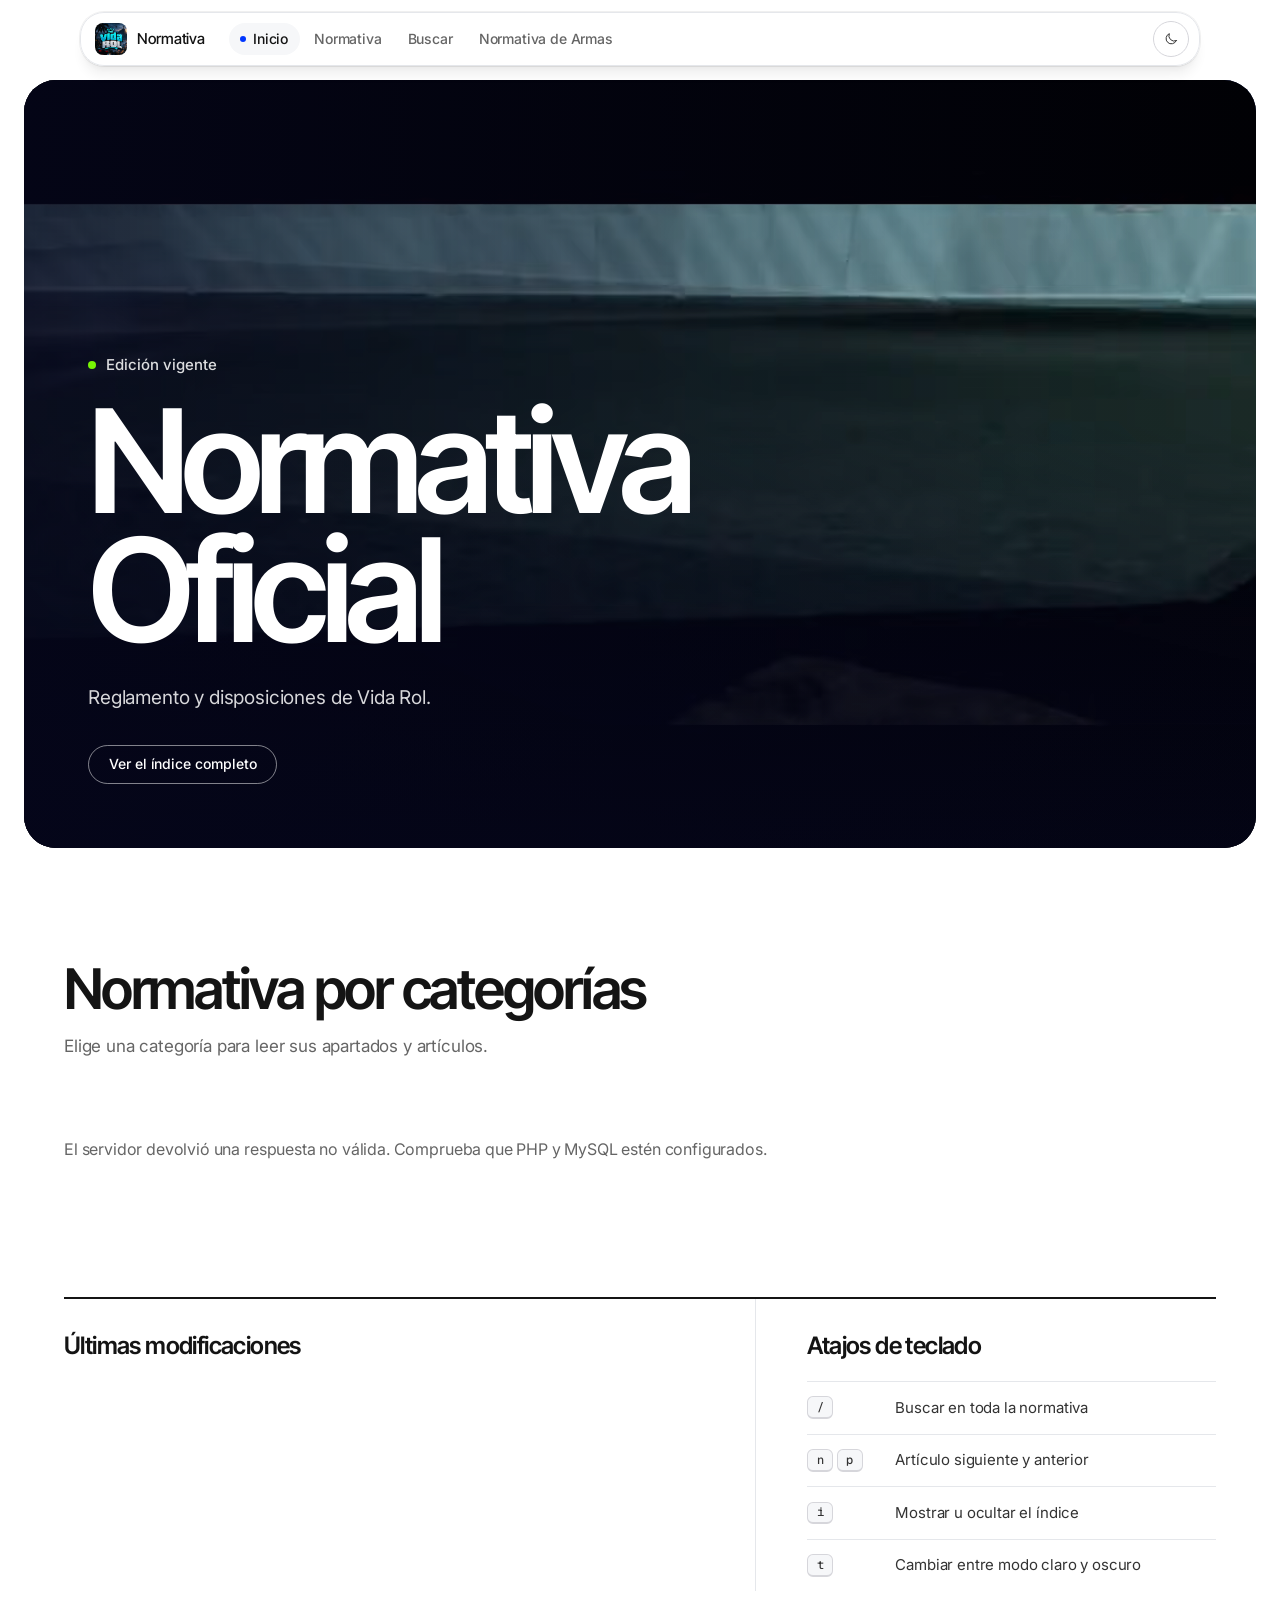
==== commit 65eba0eb: "Add files via upload" ====
--- a/index.html
+++ b/index.html
@@ -13,7 +13,7 @@
 <link rel="icon" href="assets/img/logo-vr.gif" type="image/gif">
 <link rel="preconnect" href="https://fonts.googleapis.com">
 <link rel="preconnect" href="https://fonts.gstatic.com" crossorigin>
-<link rel="stylesheet" href="https://fonts.googleapis.com/css2?family=Geist+Mono:wght@400;500&amp;family=Inter+Tight:wght@400;500&amp;family=Inter:wght@400;500;600;700&amp;display=swap">
+<link rel="stylesheet" href="https://fonts.googleapis.com/css2?family=Geist+Mono:wght@400;500&amp;family=Inter+Tight:wght@400;500;600;700&amp;family=Inter:wght@400;500;600;700&amp;family=Source+Serif+4:ital,opsz,wght@0,8..60,400;0,8..60,600;1,8..60,400&amp;display=swap">
 <link rel="stylesheet" href="assets/css/main.css">
 <link rel="stylesheet" href="assets/css/normativa.css">
 <script src="assets/js/theme.js"></script>
@@ -22,8 +22,8 @@
 <a class="skip" href="#content">Saltar al contenido</a>
 <header class="masthead" data-masthead data-active="inicio"></header>
 
-<main id="content">
-  <section class="hero">
+<main id="content" class="home">
+  <section class="hero" aria-labelledby="hero-h">
     <video class="hero-video" autoplay muted loop playsinline preload="auto" aria-hidden="true" tabindex="-1">
       <source src="assets/video/fondo.mp4" type="video/mp4">
     </video>
@@ -31,16 +31,14 @@
 
     <div class="wrap">
       <p class="eyebrow" id="edition">Edición vigente</p>
-      <h1>Normativa Oficial</h1>
-      <p class="sub" data-tagline>Reglamento y disposiciones de Vida Rol.</p>
-
-      <form class="hero-search" role="search" action="buscar.html">
-        <label class="sr-only" for="hero-q">Buscar normativa</label>
-        <input id="hero-q" type="search" name="q" placeholder="Busca una norma: MG, armas, sanciones…" autocomplete="off">
-        <button class="btn btn-primary btn-arrow" type="submit">Buscar</button>
-      </form>
+      <h1 id="hero-h">
+        <span class="ln"><span>Normativa</span></span>
+        <span class="ln"><span>Oficial</span></span>
+      </h1>
+      <p class="sub" data-tagline>El desconocimiento de la normativa no exime de su cumplimiento.</p>
 
       <div class="hero-links">
+        
         <a class="btn btn-light" href="normativa.html">Ver el índice completo</a>
       </div>
 
@@ -50,8 +48,8 @@
 
   <section class="wrap section" aria-labelledby="idx-h">
     <header class="section-head">
-      <p class="eyebrow">Índice general</p>
       <h2 id="idx-h">Normativa por categorías</h2>
+      <p>Elige una categoría para leer sus apartados y artículos.</p>
     </header>
     <ol class="cat-grid" id="home-index"><li class="loading">Cargando…</li></ol>
 
@@ -77,4 +75,4 @@
 <script src="assets/js/app.js"></script>
 <script src="assets/js/home.js"></script>
 </body>
-</html>
+</html>
--- a/assets/css/main.css
+++ b/assets/css/main.css
@@ -1,10 +1,4 @@
-/* ==========================================================================
-   Base del sistema visual: tokens, tipografía y componentes comunes.
-   La identidad se define solo en las variables de :root.
-   ========================================================================== */
-
 :root {
-  /* Paleta base */
   --c-iris: #0036ff;
   --c-cyan: #0093ff;
   --c-void: #05061b;
@@ -19,12 +13,10 @@
   --c-mint: #e6fff7;
   --c-charcoal: #333333;
 
-  /* Tipografía */
   --font-display: "Aeonik Pro", "Inter Tight", "Inter", ui-sans-serif, system-ui, -apple-system, "Segoe UI", Roboto, sans-serif;
   --font-ui: "Inter", ui-sans-serif, system-ui, -apple-system, BlinkMacSystemFont, "Segoe UI", Roboto, sans-serif;
   --font-mono: "Geist Mono", ui-monospace, SFMono-Regular, Menlo, Monaco, Consolas, monospace;
 
-  /* Forma y espacio */
   --r-input: 6px;
   --r-card: 14px;
   --r-card-lg: 20px;
@@ -36,13 +28,11 @@
   --nav-space: 6.5rem;
   --ease: cubic-bezier(.2, .7, .2, 1);
 
-  /* Elevación (casi imperceptible) */
   --shadow-float: rgba(0, 0, 0, .06) 0 12px 12px -3px, rgba(0, 0, 0, .04) 0 6px 6px -3px, rgba(0, 0, 0, .02) 0 3px 3px -1.5px, rgba(0, 0, 0, .03) 0 1px 1px -.5px, rgba(0, 0, 0, .06) 0 0 0 1px;
   --shadow-pop: rgba(0, 0, 0, .08) 0 12px 24px -3px, rgba(0, 0, 0, .04) 0 6px 6px -3px, rgba(0, 0, 0, .06) 0 0 0 1px;
   --sheen: inset 0 1px 2px -.5px rgba(255, 255, 255, .12), inset 0 .5px .5px 0 rgba(255, 255, 255, .16), inset 0 8px 24px -4px rgba(255, 255, 255, .16);
 }
 
-/* Claro (predeterminado) */
 :root,
 :root[data-theme="light"] {
   color-scheme: light;
@@ -67,7 +57,6 @@
   --code-bg: var(--c-void);
 }
 
-/* Oscuro (alternativo, a partir de las superficies del sistema) */
 :root[data-theme="dark"] {
   color-scheme: dark;
   --bg: var(--c-cosmic);
@@ -120,7 +109,6 @@
   background: var(--wash); border: 1px solid var(--line-strong); border-bottom-width: 2px; border-radius: 6px;
 }
 
-/* ---------- Etiqueta superior (eyebrow) ---------- */
 .eyebrow {
   display: inline-block; margin: 0; padding: 4px 12px; border-radius: var(--r-pill);
   background: var(--c-line); color: var(--c-ink);
@@ -130,7 +118,6 @@
 .eyebrow-dark { background: rgba(255, 255, 255, .12); color: #fff; box-shadow: inset 0 0 0 1px rgba(255, 255, 255, .22); }
 :root[data-theme="dark"] .eyebrow-dark { background: rgba(255, 255, 255, .12); color: #fff; }
 
-/* ---------- Numeración (artículos y apartados) ---------- */
 .plate {
   display: inline-flex; align-items: center; justify-content: center; min-width: 2.25rem; padding: 2px 8px;
   border-radius: var(--r-pill); background: var(--tint); color: var(--tint-ink);
@@ -142,7 +129,6 @@
   font: 500 1.25rem/1 var(--font-display); letter-spacing: -.01em;
 }
 
-/* ---------- Botones ---------- */
 .btn {
   display: inline-flex; align-items: center; justify-content: center; gap: .5rem; padding: 10px 20px;
   border: 1px solid var(--ink); border-radius: var(--r-pill); background: transparent; color: var(--ink);
@@ -174,7 +160,7 @@
 :root[data-theme="dark"] .icon-btn .i-sun { display: block; }
 :root[data-theme="dark"] .icon-btn .i-moon { display: none; }
 
-/* ---------- Formularios ---------- */
+
 .fld { display: grid; gap: .35rem; margin: 0 0 1rem; font-weight: 500; font-size: .875rem; color: var(--ink-2); }
 .fld small, .hint { font-weight: 400; color: var(--muted); font-size: .8125rem; }
 input[type=text], input[type=search], input[type=password], input[type=email], select, textarea, .input {
@@ -195,7 +181,7 @@
 input[type=search]::-webkit-search-cancel-button, input[type=search]::-webkit-search-decoration { -webkit-appearance: none; display: none; }
 .field-pill { border-radius: var(--r-pill); padding-inline: 18px; }
 
-/* ---------- Estado del documento ---------- */
+
 .state { display: inline-flex; align-items: center; gap: .45rem; padding: 2px 10px 2px 8px; border-radius: var(--r-pill); font: 500 .75rem/1.5 var(--font-ui); background: var(--wash); color: var(--ink-2); }
 .state::before { content: ""; width: .5rem; height: .5rem; border-radius: 50%; background: var(--muted); }
 .state-published { background: var(--info-soft); color: var(--info-ink); }
@@ -203,7 +189,6 @@
 .state-draft::before { background: transparent; box-shadow: inset 0 0 0 1.5px var(--muted); }
 .state-archived::before { border-radius: 2px; }
 
-/* ---------- Navegación flotante ---------- */
 .masthead { position: sticky; top: 0; z-index: 60; height: 0; pointer-events: none; }
 .masthead .pill {
   position: absolute; top: 12px; left: 50%; transform: translateX(-50%); width: min(calc(100% - 2 * var(--gutter)), 1120px);
@@ -244,7 +229,6 @@
 .qs-empty, .qs-all { padding: .75rem .85rem; color: var(--muted); font-size: .875rem; }
 .qs-all { display: block; text-decoration: none; font-weight: 500; color: var(--link); border-top: 1px solid var(--line); }
 
-/* ---------- Pie ---------- */
 .footer { margin-top: 6rem; border-top: 1px solid var(--line); background: var(--bg); color: var(--muted); font-size: .875rem; }
 .footer-main { display: grid; grid-template-columns: minmax(0, 1.6fr) repeat(2, minmax(0, 1fr)); gap: 2rem 3rem; padding-block: 3rem 2.5rem; }
 .footer-brand { display: grid; gap: .8rem; align-content: start; }
@@ -257,7 +241,6 @@
 .footer-base { border-top: 1px solid var(--line); }
 .footer-base .wrap { display: flex; flex-wrap: wrap; justify-content: space-between; gap: .5rem 2rem; padding-block: 1.25rem; font-size: .8125rem; }
 
-/* ---------- Texto enriquecido de los artículos ---------- */
 .prose { font: 400 1.0625rem/1.75 var(--font-ui); letter-spacing: -.01em; color: var(--ink); overflow-wrap: break-word; }
 .prose > :first-child { margin-top: 0; }
 .prose p { margin: 0 0 1.1em; }
@@ -295,7 +278,7 @@
 :root[data-theme="dark"] .prose .callout.hl { border-color: var(--line-strong); }
 .prose .callout > :last-child { margin-bottom: 0; }
 
-/* ---------- Avisos ---------- */
+
 .toast-box { position: fixed; z-index: 90; bottom: 1.25rem; left: 50%; transform: translateX(-50%); display: grid; gap: .5rem; width: min(92vw, 26rem); pointer-events: none; }
 .toast { padding: .7rem 1.1rem; border-radius: var(--r-pill); background: var(--ink); color: var(--bg); font-size: .875rem; font-weight: 500; text-align: center; box-shadow: var(--shadow-pop); animation: toast-in .2s var(--ease); }
 .toast.err { background: var(--danger); color: #fff; }
@@ -305,7 +288,6 @@
 .loading { padding: 3rem 0; color: var(--muted); }
 .banner { margin: 0 0 1.5rem; padding: .75rem 1rem; border: 1px solid var(--line-strong); border-radius: var(--r-card); background: var(--wash); font-size: .9375rem; font-weight: 500; }
 
-/* Separación bajo la navegación flotante */
 .reader, .search-page, .info-page, .admin-main, .page-start { padding-top: var(--nav-space); }
 
 @media (max-width: 960px) {
--- a/assets/css/normativa.css
+++ b/assets/css/normativa.css
@@ -1,137 +1,35 @@
-/* ==========================================================================
-   Vistas públicas: portada, explorador y lector, buscador, información
-   ========================================================================== */
-
-/* ---------- Portada: zona oscura ---------- */
+.home {
+  --h-ease: cubic-bezier(.22, .8, .2, 1);
+  --h-tint: color-mix(in srgb, var(--accent, #0036ff) 7%, transparent);
+}
+
+@keyframes hero-line { to { transform: none; } }
+@keyframes hero-fade { from { opacity: 0; } }
+@keyframes hero-dot { 0% { box-shadow: 0 0 0 0 rgba(78, 238, 4, 0.6); } 100% { box-shadow: 0 0 0 .55rem rgba(77, 226, 7, 0); } }
+
 .hero {
   position: relative;
+  isolation: isolate;
   overflow: hidden;
-  isolation: isolate;
+  display: grid;
+  align-items: end;
+  width: min(calc(100% - 2 * var(--gutter)), 1360px);
+  min-height: min(48rem, calc(100svh - var(--nav-space)));
+  margin: calc(var(--nav-space) - 1.5rem) auto 0;
+  padding: clamp(1.75rem, 5vw, 4rem);
+  border-radius: var(--r-block);
+  background: radial-gradient(120% 90% at 85% 0%, #0b1c6b 0%, #070a1c 60%);
   color: #fff;
-  text-align: center;
-  padding: 14rem 0 5.5rem;
-  background: linear-gradient(180deg, #ffffff 0, #b7dbf3 64px, #44a4e9 124px, #1095e5 180px, #1046e9 300px, #061db6 62%, #0f071d 100%);
-}
-
-.hero::before {
-  content: "";
-  position: absolute;
-  inset: 0;
-  z-index: -1;
-  background: url("../img/hero-lines.svg") center / cover no-repeat;
-  -webkit-mask-image: linear-gradient(180deg, transparent 12%, #000 40%, #000 82%, transparent 100%);
-  mask-image: linear-gradient(180deg, transparent 12%, #000 40%, #000 82%, transparent 100%);
-}
-
-.hero .eyebrow {
-  background: rgba(5, 6, 27, .42);
-  color: #fff;
-  box-shadow: inset 0 0 0 1px rgba(255, 255, 255, .22);
-}
-
-.hero h1 {
-  margin: 1.25rem auto 0;
-  max-width: 16ch;
-  color: #fff;
-  font-size: clamp(2.75rem, 7.2vw, 4.625rem);
-  line-height: 1.08;
-  letter-spacing: -.015em;
-  text-wrap: balance;
-}
-
-.hero .sub {
-  max-width: 36rem;
-  margin: 1.25rem auto 0;
-  color: rgba(255, 255, 255, .8);
-  font-size: 1.125rem;
-  line-height: 1.7;
-}
-
-.hero-search {
-  display: flex;
-  align-items: center;
-  gap: .5rem;
-  max-width: 38rem;
-  margin: 2.25rem auto 0;
-  padding: 6px;
-  background: rgba(255, 255, 255, .97);
-  border-radius: var(--r-pill);
-  box-shadow: rgba(2, 9, 44, .24) 0 16px 56px 0, rgba(2, 9, 44, .24) 0 4px 16px 0, rgba(5, 6, 27, .5) 0 0 0 1px;
-}
-
-.hero-search input {
-  flex: 1;
-  min-width: 0;
-  border: 0;
-  background: transparent;
-  color: var(--c-ink);
-  font-size: 1rem;
-  padding: 10px 8px 10px 18px;
-  box-shadow: none;
-}
-
-.hero-search input:focus { box-shadow: none; }
-.hero-search input::placeholder { color: var(--c-steel); }
-
-.hero-search:focus-within {
-  box-shadow: rgba(2, 9, 44, .24) 0 16px 56px 0, 0 0 0 3px rgba(0, 147, 255, .45);
-}
-
-.hero-search .btn { padding: 11px 22px; }
-
-.hero-links {
-  display: flex;
-  flex-wrap: wrap;
-  justify-content: center;
-  gap: .75rem;
-  margin-top: 1.25rem;
-}
-
-.stat-row {
-  display: grid;
-  grid-template-columns: repeat(3, minmax(0, 1fr));
-  max-width: 52rem;
-  margin: 4.5rem auto 0;
-  padding: 0;
-  list-style: none;
   text-align: left;
 }
 
-.stat-row > li { display: flex; align-items: center; gap: .9rem; padding: 0 1.75rem; }
-.stat-row > li + li { border-left: 1px solid rgba(255, 255, 255, .18); }
-
-.stat-ico {
-  flex: none;
-  display: grid;
-  place-items: center;
-  width: 2.75rem;
-  height: 2.75rem;
-  border-radius: 12px;
-  background: rgba(255, 255, 255, .1);
-  border: 1px solid rgba(255, 255, 255, .18);
-  color: #fff;
-}
-
-.stat-ico svg {
-  width: 1.25rem;
-  height: 1.25rem;
-  fill: none;
-  stroke: currentColor;
-  stroke-width: 1.5;
-  stroke-linecap: round;
-  stroke-linejoin: round;
-}
-
-.stat-t { display: block; font: 500 .875rem/1.4 var(--font-ui); color: #fff; }
-.stat-d { display: block; font-size: .875rem; line-height: 1.4; color: rgba(255, 255, 255, .7); font-variant-numeric: tabular-nums; }
-
-/* ---------- Portada: video de fondo ---------- */
-/* El video, la sombra y el contenido son hijos directos de .hero en el HTML. */
+:root[data-theme="dark"] .hero { box-shadow: 0 0 0 1px rgba(255, 255, 255, .12); }
+
 .hero > .hero-video {
-  display: block;
   position: absolute;
   inset: 0;
   z-index: 0;
+  display: block;
   width: 100%;
   height: 100%;
   object-fit: cover;
@@ -145,159 +43,410 @@
   z-index: 1;
   pointer-events: none;
   background:
-    linear-gradient(180deg, rgba(7, 10, 28, .42) 0%, rgba(7, 10, 28, .38) 42%, rgba(15, 7, 29, .84) 100%),
-    linear-gradient(90deg, rgba(15, 7, 29, .48) 0%, rgba(15, 7, 29, .2) 50%, rgba(15, 7, 29, .48) 100%);
-}
-
-/* Mantiene la portada y sus controles por encima del video y de la sombra. */
+    linear-gradient(90deg, rgba(5, 6, 27, .82) 0%, rgba(5, 6, 27, .5) 48%, rgba(5, 6, 27, .18) 100%),
+    linear-gradient(180deg, rgba(5, 6, 27, 0) 45%, rgba(5, 6, 27, .7) 100%);
+}
+
 .hero > .wrap {
   position: relative;
   z-index: 2;
-}
-
-/* En caso de error o bloqueo del video, .hero conserva el fondo degradado. */
-@media (max-width: 600px) {
-  .hero > .hero-video { object-position: center; }
-  .hero > .hero-video-shade {
-    background:
-      linear-gradient(180deg, rgba(7, 10, 28, .48) 0%, rgba(7, 10, 28, .48) 42%, rgba(15, 7, 29, .88) 100%),
-      linear-gradient(90deg, rgba(15, 7, 29, .25), rgba(15, 7, 29, .25));
-  }
-}
-
-/* ---------- Portada: zona clara ---------- */
-.section { padding-top: 5rem; }
-.section-head { display: grid; justify-items: center; gap: 1rem; margin: 0 auto 2.5rem; text-align: center; max-width: 40rem; }
-.section-head h2 { margin: 0; font-size: clamp(2rem, 4.4vw, 3rem); line-height: 1.14; letter-spacing: -.01em; }
-.section-head p { margin: 0; color: var(--muted); font-size: 1.125rem; line-height: 1.7; }
-
-.cat-grid { list-style: none; margin: 0; padding: 0; display: grid; grid-template-columns: repeat(2, minmax(0, 1fr)); gap: 16px; }
-.cat-card { display: flex; flex-direction: column; gap: 1.1rem; height: 100%; padding: 28px; text-decoration: none; background: var(--surface); border: 1px solid var(--line); border-radius: var(--r-card); transition: border-color .15s, box-shadow .2s; }
-.cat-card:hover { border-color: var(--line-strong); box-shadow: var(--shadow-float); }
-.cat-top { display: flex; align-items: center; justify-content: space-between; gap: 1rem; }
-.icon-box { display: grid; place-items: center; width: 3rem; height: 3rem; border-radius: var(--r-card); background: var(--tint); color: var(--tint-ink); border: 1px solid color-mix(in srgb, var(--tint-ink) 8%, transparent); font: 500 .9375rem/1 var(--font-mono); letter-spacing: 0; }
-.cat-card h3 { margin: 0; font-size: 1.5rem; line-height: 1.33; letter-spacing: -.01em; }
-.cat-card p { margin: .4rem 0 0; color: var(--muted); font-size: .9375rem; line-height: 1.6; max-width: 48ch; }
-.count { color: var(--muted); font: 500 .75rem/1.4 var(--font-mono); letter-spacing: .02em; text-transform: uppercase; font-variant-numeric: tabular-nums; }
-.cat-card .go { margin-top: auto; padding-top: .25rem; color: var(--ink); font-size: .875rem; font-weight: 500; }
-.cat-card .go::after { content: "→"; margin-left: .35rem; display: inline-block; transition: transform .15s var(--ease); }
-.cat-card:hover .go::after { transform: translateX(3px); }
-
-.panel-grid { display: grid; grid-template-columns: minmax(0, 3fr) minmax(0, 2fr); gap: 16px; margin-top: 4rem; }
-.panel { padding: 28px; background: var(--surface); border: 1px solid var(--line); border-radius: var(--r-card); }
-.panel h2 { margin: 0 0 1rem; font-size: 1.5rem; line-height: 1.33; }
+  max-width: none;
+  padding-inline: 0;
+}
+
+.home .hero p.eyebrow {
+  display: inline-flex;
+  align-items: center;
+  gap: .65rem;
+  padding: 0;
+  border-radius: 0;
+  background: none;
+  box-shadow: none;
+  color: rgba(255, 255, 255, .86);
+  font: 500 .9375rem/1.4 var(--font-ui);
+  letter-spacing: 0;
+  text-transform: none;
+  animation: hero-fade .8s ease-out .1s both;
+}
+.home .hero p.eyebrow::before {
+  content: "";
+  width: .5rem;
+  height: .5rem;
+  border-radius: 50%;
+  background: #78f504;
+  animation: hero-dot 2.4s ease-out infinite;
+}
+
+.hero h1 {
+  margin: 1.25rem 0 0;
+  max-width: none;
+  color: #fff;
+  font: 600 clamp(3.5rem, 11.5vw, 9rem)/.9 var(--font-display);
+  letter-spacing: -.055em;
+}
+.hero h1 .ln { display: block; overflow: hidden; padding-bottom: .1em; margin-bottom: -.1em; }
+.hero h1 .ln > span { display: block; transform: translateY(105%); animation: hero-line 1.1s var(--h-ease) .15s forwards; }
+.hero h1 .ln:nth-child(2) > span { animation-delay: .3s; }
+
+.hero .sub {
+  max-width: 34rem;
+  margin: 1.75rem 0 0;
+  color: rgba(255, 255, 255, .84);
+  font-size: 1.1875rem;
+  line-height: 1.6;
+  animation: hero-fade .9s ease-out .7s both;
+}
+
+.hero-links {
+  display: flex;
+  flex-wrap: wrap;
+  align-items: center;
+  gap: .75rem;
+  margin-top: 2rem;
+  animation: hero-fade .9s ease-out .85s both;
+}
+
+.hero-search {
+  display: flex;
+  align-items: center;
+  gap: .5rem;
+  width: min(100%, 27rem);
+  padding: 5px;
+  background: #fff;
+  border-radius: var(--r-pill);
+  box-shadow: rgba(2, 9, 44, .3) 0 12px 40px 0, rgba(5, 6, 27, .4) 0 0 0 1px;
+  transition: box-shadow .2s;
+}
+.hero-search:focus-within { box-shadow: rgba(2, 9, 44, .3) 0 12px 40px 0, 0 0 0 3px rgba(0, 147, 255, .55); }
+.hero-search input {
+  flex: 1;
+  min-width: 0;
+  padding: 9px 8px 9px 18px;
+  border: 0;
+  background: transparent;
+  color: var(--c-ink);
+  font-size: .9375rem;
+  box-shadow: none;
+}
+.hero-search input:focus { box-shadow: none; }
+.hero-search input::placeholder { color: var(--c-steel); }
+.hero-search .btn { padding: 10px 20px; }
+
+.stat-row {
+  display: flex;
+  flex-wrap: wrap;
+  gap: 1.25rem 0;
+  margin: clamp(2.5rem, 6vw, 4.5rem) 0 0;
+  padding: 1.25rem 0 0;
+  list-style: none;
+  border-top: 1px solid rgba(255, 255, 255, .24);
+  text-align: left;
+  animation: hero-fade 1s ease-out 1.05s both;
+}
+.stat-row > li { display: flex; align-items: center; gap: .8rem; padding-right: 2.5rem; }
+.stat-row > li + li { padding-left: 2.5rem; border-left: 1px solid rgba(255, 255, 255, .2); }
+.stat-ico { display: grid; place-items: center; color: rgba(255, 255, 255, .8); }
+.stat-ico svg { width: 1.125rem; height: 1.125rem; fill: none; stroke: currentColor; stroke-width: 1.5; stroke-linecap: round; stroke-linejoin: round; }
+.stat-t { display: block; font: 500 .875rem/1.4 var(--font-ui); color: #fff; }
+.stat-d { display: block; font-size: .875rem; line-height: 1.4; color: rgba(255, 255, 255, .7); font-variant-numeric: tabular-nums; }
+
+.section { padding-top: clamp(4.5rem, 9vw, 7rem); }
+.section-head { display: block; max-width: none; margin: 0 0 2.75rem; text-align: left; }
+.section-head h2 { margin: 0; font: 600 clamp(2rem, 4.8vw, 3.5rem)/1.05 var(--font-display); letter-spacing: -.04em; }
+.section-head p { margin: .85rem 0 0; max-width: 42ch; color: var(--muted); font-size: 1.0625rem; line-height: 1.65; }
+
+.cat-grid { list-style: none; margin: 0; padding: 0; display: grid; grid-template-columns: repeat(2, minmax(0, 1fr)); gap: 1.75rem clamp(2rem, 5vw, 4.5rem); }
+.cat-grid > li { display: block; min-width: 0; }
+.cat-card {
+  position: relative;
+  isolation: isolate;
+  display: flex;
+  flex-direction: column;
+  gap: .9rem;
+  height: 100%;
+  padding: 1.5rem 0 2rem;
+  border: 0;
+  border-top: 2px solid var(--ink);
+  border-radius: 0;
+  background: none;
+  box-shadow: none;
+  text-decoration: none;
+  transition: border-color .3s;
+}
+.cat-card::before { content: ""; position: absolute; inset: 0 -1rem; z-index: -1; background: var(--h-tint); transform: scaleY(0); transform-origin: top; transition: transform .5s var(--h-ease); }
+.cat-card:hover, .cat-card:focus-visible { border-top-color: var(--accent); }
+.cat-card:hover::before, .cat-card:focus-visible::before { transform: scaleY(1); }
+.cat-top { display: flex; align-items: flex-start; justify-content: space-between; gap: 1rem; }
+.cat-num {
+  color: color-mix(in srgb, var(--muted) 60%, transparent);
+  font: 500 clamp(2.75rem, 5vw, 4rem)/.9 var(--font-display); letter-spacing: -.05em; font-variant-numeric: tabular-nums;
+  transition: color .3s, transform .5s var(--h-ease);
+}
+.cat-card:hover .cat-num, .cat-card:focus-visible .cat-num { color: var(--accent); transform: translateX(.3rem); }
+:root[data-theme="dark"] .cat-card:hover .cat-num, :root[data-theme="dark"] .cat-card:focus-visible .cat-num { color: var(--link); }
+.cat-body { display: block; }
+.cat-grid > li.empty, .cat-grid > li.loading { grid-column: 1 / -1; }
+.ledger li.empty { display: block; padding: .95rem 0; color: var(--muted); }
+.cat-card h3 { margin: 0; font: 600 clamp(1.5rem, 2.6vw, 1.875rem)/1.15 var(--font-display); letter-spacing: -.03em; }
+.cat-card p { margin: .5rem 0 0; max-width: 46ch; color: var(--muted); font-size: .9375rem; line-height: 1.6; }
+.count { color: var(--muted); font: 500 .8125rem/1.4 var(--font-ui); letter-spacing: 0; text-transform: none; font-variant-numeric: tabular-nums; }
+.cat-card .go { margin-top: auto; padding-top: .5rem; color: var(--ink); font-size: .875rem; font-weight: 500; }
+.cat-card .go::after { content: ""; display: inline-block; width: 1.5rem; height: 1px; margin-left: .65rem; vertical-align: middle; background: currentColor; transition: width .4s var(--h-ease); }
+.cat-card:hover .go::after, .cat-card:focus-visible .go::after { width: 3rem; }
+
+.panel-grid { display: grid; grid-template-columns: minmax(0, 3fr) minmax(0, 2fr); gap: 0; margin-top: clamp(4rem, 8vw, 6.5rem); border-top: 2px solid var(--ink); }
+.panel { padding: 2rem 0 0; border: 0; border-radius: 0; background: none; }
+.panel:first-child { padding-right: clamp(1.5rem, 4vw, 3.5rem); }
+.panel + .panel { padding-left: clamp(1.5rem, 4vw, 3.5rem); border-left: 1px solid var(--line); }
+.panel h2 { margin: 0 0 1.25rem; font: 600 1.5rem/1.25 var(--font-display); letter-spacing: -.025em; }
 .ledger { list-style: none; margin: 0; padding: 0; }
-.ledger li { display: grid; grid-template-columns: 6rem 1fr; gap: .2rem 1rem; padding: .85rem 0; border-top: 1px solid var(--line); }
+.ledger li { display: grid; grid-template-columns: 6.5rem 1fr; gap: .2rem 1rem; padding: .95rem 0; border-top: 1px solid var(--line); }
 .ledger time { color: var(--muted); font: 400 .75rem/1.9 var(--font-mono); letter-spacing: 0; font-variant-numeric: tabular-nums; }
-.ledger a { text-decoration: none; font-weight: 500; font-size: .9375rem; }
-.ledger a:hover { text-decoration: underline; }
+.ledger a { text-decoration: none; font-weight: 500; font-size: .9375rem; transition: color .15s; }
+.ledger li:hover a { color: var(--link); text-decoration: underline; text-underline-offset: 3px; }
 .ledger small { display: block; color: var(--muted); font-weight: 400; font-size: .8125rem; }
 .tips { margin: 0; padding: 0; list-style: none; display: grid; gap: 0; color: var(--ink-2); font-size: .9375rem; }
-.tips li { display: flex; gap: 1rem; align-items: center; padding: .8rem 0; border-top: 1px solid var(--line); }
+.tips li { display: flex; gap: 1rem; align-items: center; padding: .85rem 0; border-top: 1px solid var(--line); }
 .tips .keys { flex: none; display: flex; gap: .25rem; min-width: 4.5rem; }
 
-/* ---------- Lector: índice | documento | ficha ---------- */
-.reader { display: grid; grid-template-columns: 15rem minmax(0, 1fr) 13.5rem; grid-template-areas: "index main rail"; gap: 2.5rem; padding-bottom: 2rem; align-items: start; }
-.index { grid-area: index; position: sticky; top: 5.5rem; max-height: calc(100vh - 6.5rem); overflow-y: auto; padding-right: .5rem; font-size: .875rem; scrollbar-width: thin; }
+.reader {
+  --n-display: var(--font-display, "Inter Tight", "Inter", system-ui, sans-serif);
+  --n-mono: var(--font-mono, "Geist Mono", ui-monospace, monospace);
+  --n-serif: "Source Serif 4", Georgia, "Times New Roman", serif;
+  --n-ease: cubic-bezier(.22, .8, .2, 1);
+  --n-tint: color-mix(in srgb, var(--accent, #1046e9) 7%, transparent);
+  --n-tint-2: color-mix(in srgb, var(--accent, #1046e9) 20%, transparent);
+
+  display: grid;
+  grid-template-columns: 15.5rem minmax(0, 1fr) 13.5rem;
+  grid-template-areas: "index main rail";
+  gap: 3rem;
+  padding-bottom: 3rem;
+  align-items: start;
+}
+.index { grid-area: index; }
 .reader-main { grid-area: main; min-width: 0; }
-.rail { grid-area: rail; position: sticky; top: 5.5rem; font-size: .875rem; }
+.rail { grid-area: rail; }
 .index-bar { display: none; }
-
-.crumbs ol { list-style: none; display: flex; flex-wrap: wrap; gap: .1rem .3rem; margin: 0 0 1.75rem; padding: 0; color: var(--muted); font-size: .8125rem; }
+.reader [hidden] { display: none !important; }
+
+.reader kbd {
+  display: inline-grid;
+  place-items: center;
+  min-width: 1.4rem;
+  height: 1.4rem;
+  padding: 0 .35rem;
+  border: 1px solid var(--line-strong);
+  border-bottom-width: 2px;
+  border-radius: 5px;
+  background: var(--surface);
+  color: var(--muted);
+  font: 500 .6875rem/1 var(--n-mono);
+}
+
+.loading { display: flex; align-items: center; gap: .85rem; color: var(--muted); padding: 3rem 0; }
+.loading::before { content: ""; width: 2rem; height: 2px; background: var(--accent, #1046e9); transform-origin: left; animation: scan 1s var(--n-ease) infinite alternate; }
+@keyframes scan { from { transform: scaleX(.15); } to { transform: scaleX(1); } }
+
+.read-progress { position: fixed; inset: 0 0 auto 0; z-index: 90; height: 3px; pointer-events: none; opacity: 0; transition: opacity .25s; }
+body.is-reading .read-progress { opacity: 1; }
+.read-progress i { display: block; height: 100%; background: var(--accent, #1046e9); transform: scaleX(var(--p, 0)); transform-origin: left; }
+
+.crumbs ol { list-style: none; display: flex; flex-wrap: wrap; gap: .1rem .3rem; margin: 0 0 2rem; padding: 0; color: var(--muted); font-size: .8125rem; }
 .crumbs li + li::before { content: "/"; margin-right: .3rem; color: var(--line-strong); }
 .crumbs a { text-decoration: none; }
-.crumbs a:hover { color: var(--ink); text-decoration: underline; }
+.crumbs a:hover { color: var(--ink); text-decoration: underline; text-underline-offset: 3px; }
 .crumbs [aria-current] { color: var(--ink); font-weight: 500; }
 
-/* Índice lateral */
-.ix-title { margin: 0 0 .75rem; font: 500 .6875rem/1.45 var(--font-mono); letter-spacing: .03em; text-transform: uppercase; color: var(--muted); }
+.index {
+  position: sticky;
+  top: 5.5rem;
+  max-height: calc(100vh - 6.5rem);
+  overflow-y: auto;
+  padding: 0 1.25rem 1rem 0;
+  border-right: 1px solid var(--line);
+  font-size: .875rem;
+  scrollbar-width: thin;
+}
+.ix-title { margin: 0 0 .75rem; font: 600 .8125rem/1.4 var(--n-display); color: var(--ink); }
+.ix-search { position: relative; margin: 0 0 1rem; }
+.index .ix-search input { width: 100%; padding: .55rem 2.2rem .55rem .8rem; border: 1px solid var(--line-strong); border-radius: 10px; background: var(--surface); color: var(--ink); font-size: .8125rem; box-shadow: none; transition: border-color .15s, box-shadow .15s; }
+.index .ix-search input:focus { outline: 0; border-color: var(--accent, #1046e9); box-shadow: 0 0 0 3px var(--n-tint-2); }
+.ix-search kbd { position: absolute; right: .5rem; top: 50%; transform: translateY(-50%); pointer-events: none; transition: opacity .15s; }
+.ix-search input:focus ~ kbd, .ix-search input:not(:placeholder-shown) ~ kbd { opacity: 0; }
+.ix-empty { margin: .5rem 0; color: var(--muted); font-size: .8125rem; }
 .ix-list, .ix-sub ul { list-style: none; margin: 0; padding: 0; }
 .ix-cat { margin: 0 0 .15rem; }
 .ix-row { display: flex; align-items: flex-start; gap: .1rem; }
 .ix-toggle { flex: none; width: 1.5rem; height: 2rem; padding: 0; border: 0; background: none; color: var(--muted); cursor: pointer; border-radius: 6px; position: relative; }
-.ix-toggle::before { content: ""; position: absolute; left: 50%; top: 50%; width: .4rem; height: .4rem; margin: -.3rem 0 0 -.25rem; border-right: 1.5px solid currentColor; border-bottom: 1.5px solid currentColor; transform: rotate(-45deg); transition: transform .2s var(--ease); }
+.ix-toggle::before { content: ""; position: absolute; left: 50%; top: 50%; width: .4rem; height: .4rem; margin: -.3rem 0 0 -.25rem; border-right: 1.5px solid currentColor; border-bottom: 1.5px solid currentColor; transform: rotate(-45deg); transition: transform .25s var(--n-ease); }
 .ix-branch.open > .ix-row > .ix-toggle::before { transform: rotate(45deg); margin-top: -.4rem; }
 .ix-toggle:hover { color: var(--ink); background: var(--wash); }
 .ix-none { cursor: default; pointer-events: none; }
 .ix-none::before { display: none; }
-.ix-link { position: relative; flex: 1; display: flex; gap: .55rem; padding: .35rem .6rem; border-radius: 8px; text-decoration: none; color: var(--ink-2); line-height: 1.4; }
+.ix-link { position: relative; flex: 1; display: flex; gap: .55rem; padding: .35rem .6rem; border-radius: 8px; text-decoration: none; color: var(--ink-2); line-height: 1.4; transition: background-color .15s, color .15s; }
 .ix-link:hover { background: var(--wash); color: var(--ink); }
-.ix-link.current { background: var(--wash); color: var(--ink); font-weight: 500; }
-.ix-link.current::before { content: ""; position: absolute; left: -2px; top: 7px; bottom: 7px; width: 3px; border-radius: 3px; background: var(--accent); }
-.ix-num { flex: none; min-width: 2.2ch; color: var(--muted); font: 400 .75rem/1.8 var(--font-mono); letter-spacing: 0; font-variant-numeric: tabular-nums; }
+.ix-link.current { background: var(--n-tint); color: var(--ink); font-weight: 500; }
+.ix-link.current::before { content: ""; position: absolute; left: -2px; top: 7px; bottom: 7px; width: 3px; border-radius: 3px; background: var(--accent, #1046e9); animation: grow .35s var(--n-ease) both; }
+@keyframes grow { from { transform: scaleY(0); } }
+.ix-num { flex: none; min-width: 2.2ch; color: var(--muted); font: 400 .75rem/1.8 var(--n-mono); font-variant-numeric: tabular-nums; }
 .ix-cat > .ix-row > .ix-link { font-weight: 500; color: var(--ink); }
-.ix-sub { display: grid; grid-template-rows: 0fr; visibility: hidden; transition: grid-template-rows .25s var(--ease), visibility 0s .25s; }
+.ix-sub { display: grid; grid-template-rows: 0fr; visibility: hidden; transition: grid-template-rows .3s var(--n-ease), visibility 0s .3s; }
 .ix-branch.open > .ix-sub { grid-template-rows: 1fr; visibility: visible; transition-delay: 0s; }
 .ix-sub > ul { overflow: hidden; min-height: 0; margin: .1rem 0 .4rem 1.1rem; padding-left: .5rem; border-left: 1px solid var(--line); }
 .ix-sub li > .ix-link, .ix-sub li > .ix-row > .ix-link { font-size: .8125rem; }
 .ix-sub li > .ix-link { margin-left: .2rem; }
 
-/* Documento */
-.view { animation: fade .22s ease-out; }
+.view { animation: fade .3s ease-out; }
 @keyframes fade { from { opacity: 0; } }
-.doc-head, .view-head { margin-bottom: 2.25rem; }
-.doc-head { display: grid; grid-template-columns: auto minmax(0, 1fr); gap: 0 1.25rem; align-items: center; }
-.doc-head .plate-lg { align-self: end; }
-.doc-type { display: inline-block; margin: 0 0 .75rem; padding: 4px 12px; border-radius: var(--r-pill); background: var(--c-line); color: var(--c-ink); font: 500 .6875rem/1.45 var(--font-mono); letter-spacing: .03em; text-transform: uppercase; }
-:root[data-theme="dark"] .doc-type { background: rgba(255, 255, 255, .1); color: var(--ink); }
-.doc-head .doc-type { margin-bottom: .6rem; }
-.doc h1, .view-head h1 { margin: 0; font-size: clamp(2rem, 4.2vw, 3rem); line-height: 1.14; letter-spacing: -.015em; text-wrap: balance; }
+@keyframes draw { from { transform: scaleX(0); } }
+@keyframes pulse-dot { 0% { box-shadow: 0 0 0 0 color-mix(in srgb, #1f9d63 45%, transparent); } 100% { box-shadow: 0 0 0 .5rem transparent; } }
+
+.doc-head, .view-head { margin-bottom: 2.5rem; }
+.doc-type { display: block; margin: 0 0 .5rem; color: var(--muted); font: 500 .875rem/1.4 var(--n-display); }
+.doc h1, .view-head h1 { margin: 0; font-family: var(--n-display); font-weight: 600; font-size: clamp(2rem, 4.2vw, 3rem); line-height: 1.1; letter-spacing: -.03em; text-wrap: balance; }
 .lede { margin: 1.1rem 0 0; max-width: 60ch; font-size: 1.125rem; line-height: 1.7; color: var(--muted); }
+.docmeta { display: flex; flex-wrap: wrap; gap: .4rem 1.5rem; align-items: center; margin-top: 1.5rem; padding-block: .85rem; border-block: 1px solid var(--line); color: var(--muted); font-size: .8125rem; }
+.view-head .docmeta { margin-top: 1.25rem; }
+.docmeta .state { display: inline-flex; align-items: center; gap: .5rem; color: var(--ink); font-weight: 500; }
+.docmeta .state::before { content: ""; width: .5rem; height: .5rem; border-radius: 50%; background: #8a8f99; }
+.docmeta .state-published::before { background: #1f9d63; animation: pulse-dot 2.4s ease-out infinite; }
+.docmeta .state-draft::before { background: #c98a12; }
+.banner { margin: 0 0 1.5rem; }
+.empty { color: var(--muted); padding: 2rem 0; }
+
+.ov-head { position: relative; padding-bottom: 2.75rem; margin-bottom: 0; }
+.view-head.ov-head h1 { font-size: clamp(3.5rem, 10vw, 7rem); line-height: .92; letter-spacing: -.05em; }
+.ov-head .lede { max-width: 46ch; }
+.ov-head .lede b { color: var(--ink); font-weight: 600; font-variant-numeric: tabular-nums; }
+.ov-head::after { content: ""; position: absolute; left: 0; right: 0; bottom: 0; height: 2px; background: var(--ink); transform-origin: left; animation: draw 1s var(--n-ease) .1s both; }
+
+.codex { list-style: none; margin: 0; padding: 0; }
+.cx { position: relative; isolation: isolate; }
+.cx::before { content: ""; position: absolute; inset: 0 -1rem; z-index: -1; background: var(--n-tint); transform: scaleX(0); transform-origin: left; transition: transform .5s var(--n-ease); }
+.cx:hover::before, .cx:focus-within::before { transform: scaleX(1); }
+.cx::after { content: ""; position: absolute; left: 0; right: 0; bottom: 0; height: 1px; background: var(--line-strong); transform-origin: left; animation: draw .9s var(--n-ease) both; animation-delay: calc(var(--i, 0) * 90ms + 350ms); }
+.cx-main, .cx-subs { animation: fade .6s ease-out both; animation-delay: calc(var(--i, 0) * 90ms + 300ms); }
+.cx-main { display: grid; grid-template-columns: 6.5rem minmax(0, 1fr) auto; gap: 0 1.5rem; align-items: start; padding: 1.9rem 0 1.1rem; text-decoration: none; }
+.cx-num { font: 500 clamp(2.75rem, 5.5vw, 4.25rem)/.9 var(--n-display); letter-spacing: -.05em; font-variant-numeric: tabular-nums; color: color-mix(in srgb, var(--muted) 55%, transparent); transition: color .3s, transform .5s var(--n-ease); }
+.cx:hover .cx-num, .cx-main:focus-visible .cx-num { color: var(--accent, #1046e9); transform: translateX(.35rem); }
+.cx-name { display: block; font: 600 clamp(1.375rem, 2.4vw, 1.75rem)/1.2 var(--n-display); letter-spacing: -.02em; color: var(--ink); }
+.cx-desc { display: block; margin-top: .45rem; max-width: 56ch; color: var(--muted); font-size: .9375rem; line-height: 1.6; }
+.cx-meta { display: flex; align-items: center; gap: 1rem; padding-top: .35rem; color: var(--muted); font-size: .8125rem; font-variant-numeric: tabular-nums; white-space: nowrap; }
+.cx-go { position: relative; width: 2.25rem; height: 2.25rem; border: 1px solid var(--line-strong); border-radius: 50%; transition: background-color .25s, border-color .25s, transform .4s var(--n-ease); }
+.cx-go::before { content: ""; position: absolute; left: 50%; top: 50%; width: .5rem; height: .5rem; margin: -.25rem 0 0 -.35rem; border-top: 1.5px solid var(--ink); border-right: 1.5px solid var(--ink); transform: rotate(45deg); transition: border-color .25s; }
+.cx:hover .cx-go { background: var(--ink); border-color: var(--ink); transform: translateX(.25rem); }
+.cx:hover .cx-go::before { border-color: var(--bg, #fff); }
+.cx-subs { display: flex; flex-wrap: wrap; gap: .4rem; list-style: none; margin: 0; padding: 0 0 1.75rem 8rem; }
+.cx-subs a { display: inline-flex; gap: .5rem; padding: 4px 12px; border: 1px solid var(--line-strong); border-radius: var(--r-pill, 999px); background: var(--surface); color: var(--ink-2); font-size: .8125rem; line-height: 1.5; text-decoration: none; transition: border-color .15s, color .15s; }
+.cx-subs a:hover { border-color: var(--ink); color: var(--ink); }
+.cx-subs b { color: var(--muted); font: 400 .75rem/1.7 var(--n-mono); }
+.cx-subs .more { border-style: dashed; color: var(--muted); }
+
+.node-head { position: relative; isolation: isolate; }
+.ghost-num { position: absolute; right: -.25rem; top: -1.5rem; z-index: -1; font: 600 clamp(6rem, 16vw, 11rem)/1 var(--n-display); letter-spacing: -.06em; color: transparent; -webkit-text-stroke: 1px var(--line-strong); font-variant-numeric: tabular-nums; user-select: none; pointer-events: none; animation: fade .9s ease-out both; }
+.node-head h1 { max-width: 20ch; }
+
+.outline { list-style: none; margin: 0; padding: 0; }
+.outline .outline { margin: .1rem 0 .6rem 1.1rem; padding-left: 1rem; border-left: 1px solid var(--line); }
+.outline li { margin: 0; }
+.outline > li { border-bottom: 1px solid var(--line); }
+.outline .outline > li { border-bottom: 0; }
+.outline a { position: relative; display: flex; align-items: baseline; gap: .85rem; padding: .7rem 0; text-decoration: none; }
+.outline .ol-num { flex: none; min-width: 3rem; color: var(--muted); font: 400 .8125rem/1.6 var(--n-mono); font-variant-numeric: tabular-nums; transition: color .2s; }
+.outline .ol-title { font-weight: 500; font-size: .9375rem; transition: transform .3s var(--n-ease); }
+.outline a:hover .ol-num { color: var(--accent, #1046e9); }
+.outline a:hover .ol-title { transform: translateX(.25rem); }
+.outline .ol-node > a .ol-title { font: 600 1.25rem/1.3 var(--n-display); letter-spacing: -.02em; }
+.outline .outline .ol-node > a .ol-title { font: 500 1rem/1.4 var(--font-ui, "Inter", sans-serif); letter-spacing: -.01em; }
+.outline .ol-count { margin-left: auto; color: var(--muted); font-size: .8125rem; font-variant-numeric: tabular-nums; white-space: nowrap; }
+.outline .ol-sum { margin: -.35rem 0 .85rem 3.85rem; color: var(--muted); font-size: .875rem; line-height: 1.6; max-width: 58ch; }
+
+.doc-head { display: grid; grid-template-columns: auto minmax(0, 1fr); gap: 0 1.5rem; align-items: stretch; }
 .doc-head .lede, .doc-head .docmeta { grid-column: 1 / -1; }
-.docmeta { display: flex; flex-wrap: wrap; gap: .4rem 1.25rem; align-items: center; margin-top: 1.5rem; padding-block: .85rem; border-block: 1px solid var(--line); color: var(--muted); font-size: .8125rem; }
+.doc-head .plate.plate-lg {
+  display: grid; align-content: center; justify-items: start; gap: .35rem;
+  width: auto; height: auto; min-width: 0; margin: 0; padding: 0 1.5rem 0 0;
+  border: 0; border-right: 1px solid var(--line-strong); border-radius: 0;
+  background: none; box-shadow: none; color: var(--ink);
+  font: 600 clamp(3rem, 7vw, 5rem)/.9 var(--n-display); letter-spacing: -.05em; font-variant-numeric: tabular-nums;
+}
+.doc-head .plate.plate-lg::before { content: "Art."; color: var(--muted); font: 500 .8125rem/1 var(--n-display); letter-spacing: 0; }
+.doc-head > div { align-self: center; }
+
 .doc .prose, .doc-foot { max-width: 44rem; }
-.doc-foot { margin-top: 3rem; padding-top: 1.5rem; border-top: 1px solid var(--line); display: grid; gap: 1.5rem; }
-.scope { padding: 1rem 1.25rem; background: var(--wash); border: 1px solid var(--line); border-radius: var(--r-card); }
-.scope b { display: block; margin-bottom: .2rem; font: 500 .6875rem/1.45 var(--font-mono); letter-spacing: .03em; text-transform: uppercase; color: var(--muted); }
+.doc .prose { counter-reset: sec; font-family: var(--n-serif); font-size: 1.125rem; line-height: 1.85; color: var(--ink-2); }
+.doc .prose > p:first-child { font-size: 1.25rem; line-height: 1.7; color: var(--ink); }
+.doc .prose p { margin: 0 0 1.25em; }
+.doc .prose strong { color: var(--ink); font-weight: 600; }
+.doc .prose h3, .doc .prose h4 { position: relative; font-family: var(--n-display); color: var(--ink); scroll-margin-top: 6.5rem; text-wrap: balance; }
+.doc .prose h3 { counter-increment: sec; margin: 3rem 0 1rem; padding-top: 1.75rem; border-top: 1px solid var(--line-strong); font-size: 1.5rem; font-weight: 600; line-height: 1.25; letter-spacing: -.02em; }
+.doc .prose > h3:first-child { margin-top: 0; padding-top: 0; border-top: 0; }
+.doc .prose h3::before { content: counter(sec) "."; margin-right: .65rem; color: var(--accent, #1046e9); font-variant-numeric: tabular-nums; }
+.doc .prose h4 { margin: 2rem 0 .6rem; font-size: 1.125rem; font-weight: 600; letter-spacing: -.01em; }
+.doc .prose a { color: inherit; text-decoration: none; background: linear-gradient(var(--accent, #1046e9), var(--accent, #1046e9)) 0 100% / 100% 1px no-repeat; transition: background-size .2s, color .2s; }
+.doc .prose a:hover { color: var(--accent, #1046e9); background-size: 100% 2px; }
+.doc .prose ul, .doc .prose ol { margin: 0 0 1.4em; padding-left: 1.4rem; }
+.doc .prose li { margin: .4em 0; padding-left: .25rem; }
+.doc .prose li::marker { color: var(--accent, #1046e9); font-family: var(--n-mono); font-size: .85em; }
+.doc .prose blockquote { margin: 1.75rem 0; padding: 1rem 1.4rem; border-left: 3px solid var(--accent, #1046e9); background: var(--n-tint); border-radius: 0 var(--r-card, 12px) var(--r-card, 12px) 0; color: var(--ink); }
+.doc .prose blockquote p:last-child { margin-bottom: 0; }
+.doc .prose code { padding: .1em .4em; border-radius: 5px; background: var(--wash); font: 400 .85em/1 var(--n-mono); }
+.doc .prose table { display: block; max-width: 100%; overflow-x: auto; margin: 1.75rem 0; border-collapse: collapse; font: 400 .9375rem/1.55 var(--font-ui, "Inter", sans-serif); }
+.doc .prose th { padding: .6rem 1rem .6rem 0; border-bottom: 2px solid var(--ink); text-align: left; color: var(--ink); font-weight: 600; white-space: nowrap; }
+.doc .prose td { padding: .7rem 1rem .7rem 0; border-bottom: 1px solid var(--line); vertical-align: top; }
+.doc .prose hr { height: 9px; margin: 2.5rem 0; border: 0; background: repeating-linear-gradient(90deg, var(--line-strong) 0 1px, transparent 1px 8px) 0 0 / 100% 5px no-repeat, linear-gradient(var(--line-strong), var(--line-strong)) 0 100% / 100% 1px no-repeat; }
+.doc .prose img { max-width: 100%; height: auto; border-radius: var(--r-card, 12px); }
+.h-anchor { margin-left: .5rem; color: var(--muted); font-weight: 400; text-decoration: none; opacity: 0; transition: opacity .15s; }
+.doc .prose h3:hover .h-anchor, .doc .prose h4:hover .h-anchor, .h-anchor:focus-visible { opacity: 1; }
+.doc .prose h3::before, .doc .prose a.h-anchor { background-image: none; }
+
+.doc-foot { margin-top: 3.5rem; padding-top: 1.75rem; border-top: 2px solid var(--ink); display: grid; gap: 1.75rem; }
+.scope { padding: 1rem 1.25rem; background: var(--wash); border-left: 3px solid var(--ink); border-radius: 0 var(--r-card, 12px) var(--r-card, 12px) 0; }
+.scope b { display: block; margin-bottom: .2rem; font: 600 .875rem/1.4 var(--n-display); color: var(--ink); }
 .scope p { margin: 0; font-size: .9375rem; }
 .taglist { display: flex; flex-wrap: wrap; gap: .4rem; list-style: none; margin: 0; padding: 0; }
-.taglist a { display: inline-block; padding: 3px 12px; border: 1px solid var(--line-strong); border-radius: var(--r-pill); font: 500 .75rem/1.5 var(--font-ui); color: var(--ink-2); text-decoration: none; }
+.taglist a { display: inline-block; padding: 3px 12px; border: 1px solid var(--line-strong); border-radius: var(--r-pill, 999px); font: 500 .75rem/1.5 var(--font-ui, "Inter", sans-serif); color: var(--ink-2); text-decoration: none; transition: border-color .15s, color .15s; }
 .taglist a:hover { border-color: var(--ink); color: var(--ink); }
-.related h2 { margin: 0 0 .5rem; font: 500 .6875rem/1.45 var(--font-mono); letter-spacing: .03em; text-transform: uppercase; color: var(--muted); }
+.related h2 { margin: 0 0 .5rem; font: 600 .9375rem/1.4 var(--n-display); color: var(--ink); }
 .related ul { list-style: none; margin: 0; padding: 0; }
 .related li { border-bottom: 1px solid var(--line); }
-.related a { display: flex; gap: .85rem; padding: .65rem 0; text-decoration: none; font-size: .9375rem; }
-.related a:hover span:last-child { text-decoration: underline; }
-.related .n { min-width: 2.6rem; color: var(--muted); font: 400 .8125rem/1.7 var(--font-mono); letter-spacing: 0; font-variant-numeric: tabular-nums; }
+.related a { display: flex; gap: .85rem; padding: .7rem 0; text-decoration: none; font-size: .9375rem; }
+.related a:hover span:last-child { text-decoration: underline; text-underline-offset: 3px; }
+.related .n { min-width: 2.6rem; color: var(--muted); font: 400 .8125rem/1.7 var(--n-mono); font-variant-numeric: tabular-nums; }
 
 .pager { display: grid; grid-template-columns: 1fr 1fr; gap: 12px; max-width: 44rem; margin-top: 3rem; }
-.pager a { display: block; padding: 1rem 1.25rem; border: 1px solid var(--line); border-radius: var(--r-card); text-decoration: none; transition: border-color .15s, box-shadow .2s; }
-.pager a:hover { border-color: var(--line-strong); box-shadow: var(--shadow-float); }
-.pager small { display: block; color: var(--muted); font: 500 .6875rem/1.6 var(--font-mono); letter-spacing: .03em; text-transform: uppercase; }
+.pager a { display: block; padding: 1rem 1.25rem; border: 1px solid var(--line); border-radius: var(--r-card, 12px); text-decoration: none; transition: border-color .2s, background-color .2s, transform .35s var(--n-ease); }
+.pager a:hover { border-color: var(--accent, #1046e9); background: var(--n-tint); }
+.pager .prev:hover { transform: translateX(-3px); }
+.pager .next:hover { transform: translateX(3px); }
+.pager small { display: block; color: var(--muted); font: 500 .8125rem/1.6 var(--n-display); }
 .pager strong { display: block; margin-top: .15rem; font-weight: 500; font-size: .9375rem; line-height: 1.4; }
 .pager .next { text-align: right; grid-column: 2; }
 .pager .prev { grid-column: 1; }
 .pager .up { grid-column: 1 / -1; text-align: center; border-style: dashed; color: var(--muted); font-size: .875rem; }
-
-/* Esquema de una categoría o apartado */
-.outline { list-style: none; margin: 0; padding: 0; }
-.outline .outline { margin: .1rem 0 .5rem 1.1rem; padding-left: 1rem; border-left: 1px solid var(--line); }
-.outline li { margin: 0; }
-.outline > li { border-bottom: 1px solid var(--line); }
-.outline .outline > li { border-bottom: 0; }
-.outline a { display: flex; align-items: baseline; gap: .85rem; padding: .65rem 0; text-decoration: none; }
-.outline a:hover .ol-title { text-decoration: underline; }
-.outline .ol-num { flex: none; min-width: 3rem; color: var(--muted); font: 400 .8125rem/1.6 var(--font-mono); letter-spacing: 0; font-variant-numeric: tabular-nums; }
-.outline .ol-title { font-weight: 500; font-size: .9375rem; }
-.outline .ol-node > a .ol-title { font: 500 1.25rem/1.3 var(--font-display); letter-spacing: -.01em; }
-.outline .outline .ol-node > a .ol-title { font: 500 1rem/1.4 var(--font-ui); letter-spacing: -.01em; }
-.outline .ol-count { margin-left: auto; color: var(--muted); font: 500 .75rem/1.4 var(--font-mono); letter-spacing: .02em; text-transform: uppercase; white-space: nowrap; }
-.outline .ol-sum { margin: -.3rem 0 .75rem 3.85rem; color: var(--muted); font-size: .875rem; line-height: 1.6; max-width: 58ch; }
-.view-head .docmeta { margin-top: 1.25rem; }
-
-/* Ficha lateral */
-.rail h2 { margin: 0 0 .7rem; font: 500 .6875rem/1.45 var(--font-mono); letter-spacing: .03em; text-transform: uppercase; color: var(--muted); }
-.facts { display: grid; grid-template-columns: auto 1fr; gap: .45rem .9rem; margin: 0 0 1.1rem; font-size: .8125rem; }
+.pager .up:hover { transform: none; }
+
+.rail { position: sticky; top: 5.5rem; padding-left: 1.25rem; border-left: 1px solid var(--line); font-size: .875rem; }
+.rail h2 { margin: 0 0 .7rem; font: 600 .8125rem/1.4 var(--n-display); color: var(--ink); }
+.facts { display: grid; grid-template-columns: auto 1fr; gap: .5rem .9rem; margin: 0 0 1.25rem; font-size: .8125rem; }
 .facts dt { color: var(--muted); }
 .facts dd { margin: 0; text-align: right; font-variant-numeric: tabular-nums; }
 .rail-actions { display: flex; flex-wrap: wrap; gap: .4rem; margin-bottom: 1.75rem; }
-.toc { list-style: none; margin: 0; padding: 0; border-left: 1px solid var(--line); }
-.toc a { display: block; padding: .3rem .85rem; margin-left: -1px; border-left: 2px solid transparent; color: var(--muted); text-decoration: none; line-height: 1.4; font-size: .8125rem; }
+.keys-hint { list-style: none; margin: 0; padding: 0; display: grid; gap: .5rem; color: var(--muted); font-size: .8125rem; }
+.keys-hint li { display: flex; align-items: center; gap: .6rem; }
+.read-meter { display: grid; grid-template-columns: 1fr auto; gap: .45rem .5rem; align-items: baseline; margin: 0 0 1.75rem; color: var(--muted); font-size: .8125rem; }
+.read-meter b { color: var(--ink); font-weight: 500; font-variant-numeric: tabular-nums; }
+.read-meter i { grid-column: 1 / -1; position: relative; height: 2px; background: var(--line); overflow: hidden; }
+.read-meter i::after { content: ""; position: absolute; inset: 0; background: var(--accent, #1046e9); transform: scaleX(var(--p, 0)); transform-origin: left; }
+.toc { counter-reset: t; list-style: none; margin: 0; padding: 0; border-left: 1px solid var(--line); }
+.toc a { display: block; padding: .32rem .85rem; margin-left: -1px; border-left: 2px solid transparent; color: var(--muted); text-decoration: none; line-height: 1.4; font-size: .8125rem; transition: color .15s, border-color .2s; }
+.toc .l3 { counter-increment: t; }
+.toc .l3 a::before { content: counter(t) "."; margin-right: .45rem; font-variant-numeric: tabular-nums; }
 .toc a:hover { color: var(--ink); }
-.toc a.on { border-left-color: var(--accent); color: var(--ink); font-weight: 500; }
+.toc a.on { border-left-color: var(--accent, #1046e9); color: var(--ink); font-weight: 500; }
 .toc .l4 a { padding-left: 1.6rem; }
 
-/* ---------- Buscador ---------- */
 .search-page { max-width: 54rem; margin-inline: auto; }
 .search-page h1 { margin: 1rem 0 1.5rem; font-size: clamp(2rem, 4vw, 3rem); letter-spacing: -.015em; }
 .search-form { display: flex; gap: .5rem; align-items: center; padding: 6px; border: 1px solid var(--line-strong); border-radius: var(--r-pill); background: var(--surface); transition: border-color .15s, box-shadow .15s; }
@@ -323,50 +472,90 @@
 mark { background: var(--mark); color: inherit; padding: 0; border-radius: 2px; }
 .pagination { display: flex; gap: .75rem; align-items: center; justify-content: center; margin-top: 2rem; color: var(--muted); font-size: .875rem; }
 
-/* ---------- Página de información ---------- */
 .info-page { max-width: 46rem; margin-inline: auto; }
 .info-page h1 { margin: 1rem 0 1.75rem; font-size: clamp(2rem, 4vw, 3rem); letter-spacing: -.015em; }
-
-/* ---------- Adaptación ---------- */
+.external-content {
+  width: 100%;
+  margin-top: 1.25rem;
+  overflow: hidden;
+  border: 1px solid var(--line);
+  border-radius: var(--r-card);
+  background: var(--bg);
+}
+.external-content iframe {
+  display: block;
+  width: 100%;
+  height: 1200px;
+  border: 0;
+  background: var(--bg);
+}
+
 @media (max-width: 1180px) {
-  .reader { grid-template-columns: 15rem minmax(0, 1fr); grid-template-areas: "index main" "index rail"; }
-  .rail { position: static; max-width: 44rem; padding-top: 1.75rem; margin-top: 2.25rem; border-top: 1px solid var(--line); }
+  .reader { grid-template-columns: 15.5rem minmax(0, 1fr); grid-template-areas: "index main" "index rail"; }
+  .rail { position: static; max-width: 44rem; padding: 1.75rem 0 0; margin-top: 2.25rem; border-left: 0; border-top: 1px solid var(--line); }
   .rail-actions { margin-bottom: 1rem; }
+  .read-meter { display: none; }
+}
+
+@media (max-width: 960px) {
+  .hero { margin-top: calc(var(--nav-space) - 1.25rem); }
 }
 
 @media (max-width: 860px) {
-  .hero { padding-top: 11rem; padding-bottom: 4rem; }
-  .stat-row { grid-template-columns: 1fr; margin-top: 3rem; max-width: 22rem; }
-  .stat-row > li { padding: 1rem 0; }
-  .stat-row > li + li { border-left: 0; border-top: 1px solid rgba(255, 255, 255, .18); }
+  .hero { min-height: 0; padding-top: 7rem; }
+  .stat-row { flex-direction: column; gap: 0; }
+  .stat-row > li { padding: .8rem 0; }
+  .stat-row > li + li { padding-left: 0; border-left: 0; border-top: 1px solid rgba(255, 255, 255, .18); }
+  .cat-grid { grid-template-columns: 1fr; }
+  .panel-grid { grid-template-columns: 1fr; }
+  .panel:first-child { padding-right: 0; }
+  .panel + .panel { margin-top: 2.5rem; padding-left: 0; border-left: 0; border-top: 2px solid var(--ink); }
+  .ledger li { grid-template-columns: 1fr; }
+  .section { padding-top: 3.5rem; }
   .reader { display: block; }
   .index-bar { display: flex; width: 100%; justify-content: space-between; margin-bottom: 1rem; }
   .index { display: none; position: static; max-height: none; margin: -.4rem 0 1.5rem; padding: 1rem; border: 1px solid var(--line); border-radius: var(--r-card); background: var(--surface); }
   .index.open { display: block; animation: fade .2s ease-out; }
   .doc-head { grid-template-columns: 1fr; }
-  .doc-head .plate-lg { justify-self: start; margin-bottom: 1rem; }
-  .cat-grid, .panel-grid { grid-template-columns: 1fr; }
+  .doc-head .plate.plate-lg { justify-items: start; padding: 0 0 1rem; margin-bottom: 1rem; border-right: 0; border-bottom: 1px solid var(--line-strong); }
+  .cx-main { grid-template-columns: 3.75rem minmax(0, 1fr); gap: 0 1rem; }
+  .cx-meta { grid-column: 2; padding-top: .75rem; }
+  .cx-subs { padding-left: 4.75rem; }
   .pager { grid-template-columns: 1fr; }
   .pager .prev, .pager .next, .pager .up { grid-column: 1; text-align: left; }
-  .ledger li { grid-template-columns: 1fr; }
-  .section { padding-top: 3.5rem; }
+  .keys-hint { display: none; }
 }
 
 @media (max-width: 520px) {
-  .hero-search { flex-direction: column; border-radius: 22px; padding: 8px; }
-  .hero-search input { width: 100%; padding: 10px 12px; text-align: center; }
-  .hero-search .btn { width: 100%; }
+  .hero { border-radius: var(--r-card-lg); }
+  .hero-search { width: 100%; }
+  .hero-links .btn-light { width: 100%; }
   .search-form .btn { padding-inline: 16px; }
-  .cat-card, .panel { padding: 22px; }
-}
-
-/* ---------- Impresión ---------- */
+  .external-content iframe { height: 2300px; }
+  .cx-subs { padding-left: 0; }
+  .doc .prose { font-size: 1.0625rem; }
+  .ghost-num { display: none; }
+}
+
+@media (prefers-reduced-motion: no-preference) {
+  html { scroll-behavior: smooth; }
+}
+
+@media (prefers-reduced-motion: reduce) {
+  .reader *, .reader *::before, .reader *::after, .view, .read-progress i { animation: none !important; transition: none !important; }
+  .cx::before { transform: scaleX(0); }
+  .hero h1 .ln > span { transform: none; }
+}
+
 @media print {
   :root, :root[data-theme] { --bg: #fff; --surface: #fff; --wash: #f2f2f2; --ink: #000; --ink-2: #222; --muted: #444; --line: #bbb; --line-strong: #888; --tint: #eee; --tint-ink: #000; --link: #000; }
-  .masthead, .footer, .index, .index-bar, .rail, .pager, .crumbs, .toast-box, .skip { display: none !important; }
+  .masthead, .footer, .index, .index-bar, .rail, .pager, .crumbs, .toast-box, .skip, .read-progress, .h-anchor { display: none !important; }
   .hero-video, .hero-video-shade { display: none !important; }
+  .hero { min-height: 0; margin: 0; background: none; color: #000; }
+  .hero h1, .hero .sub, .stat-t, .stat-d { color: #000; }
   body { background: #fff; display: block; }
   .reader { display: block; padding: 0; }
-  .prose { font-size: 11.5pt; }
+  .doc .prose { font-size: 11.5pt; line-height: 1.6; }
+  .cx::before, .cx::after, .cat-card::before { display: none; }
   a { text-decoration: none; }
-}
+}
